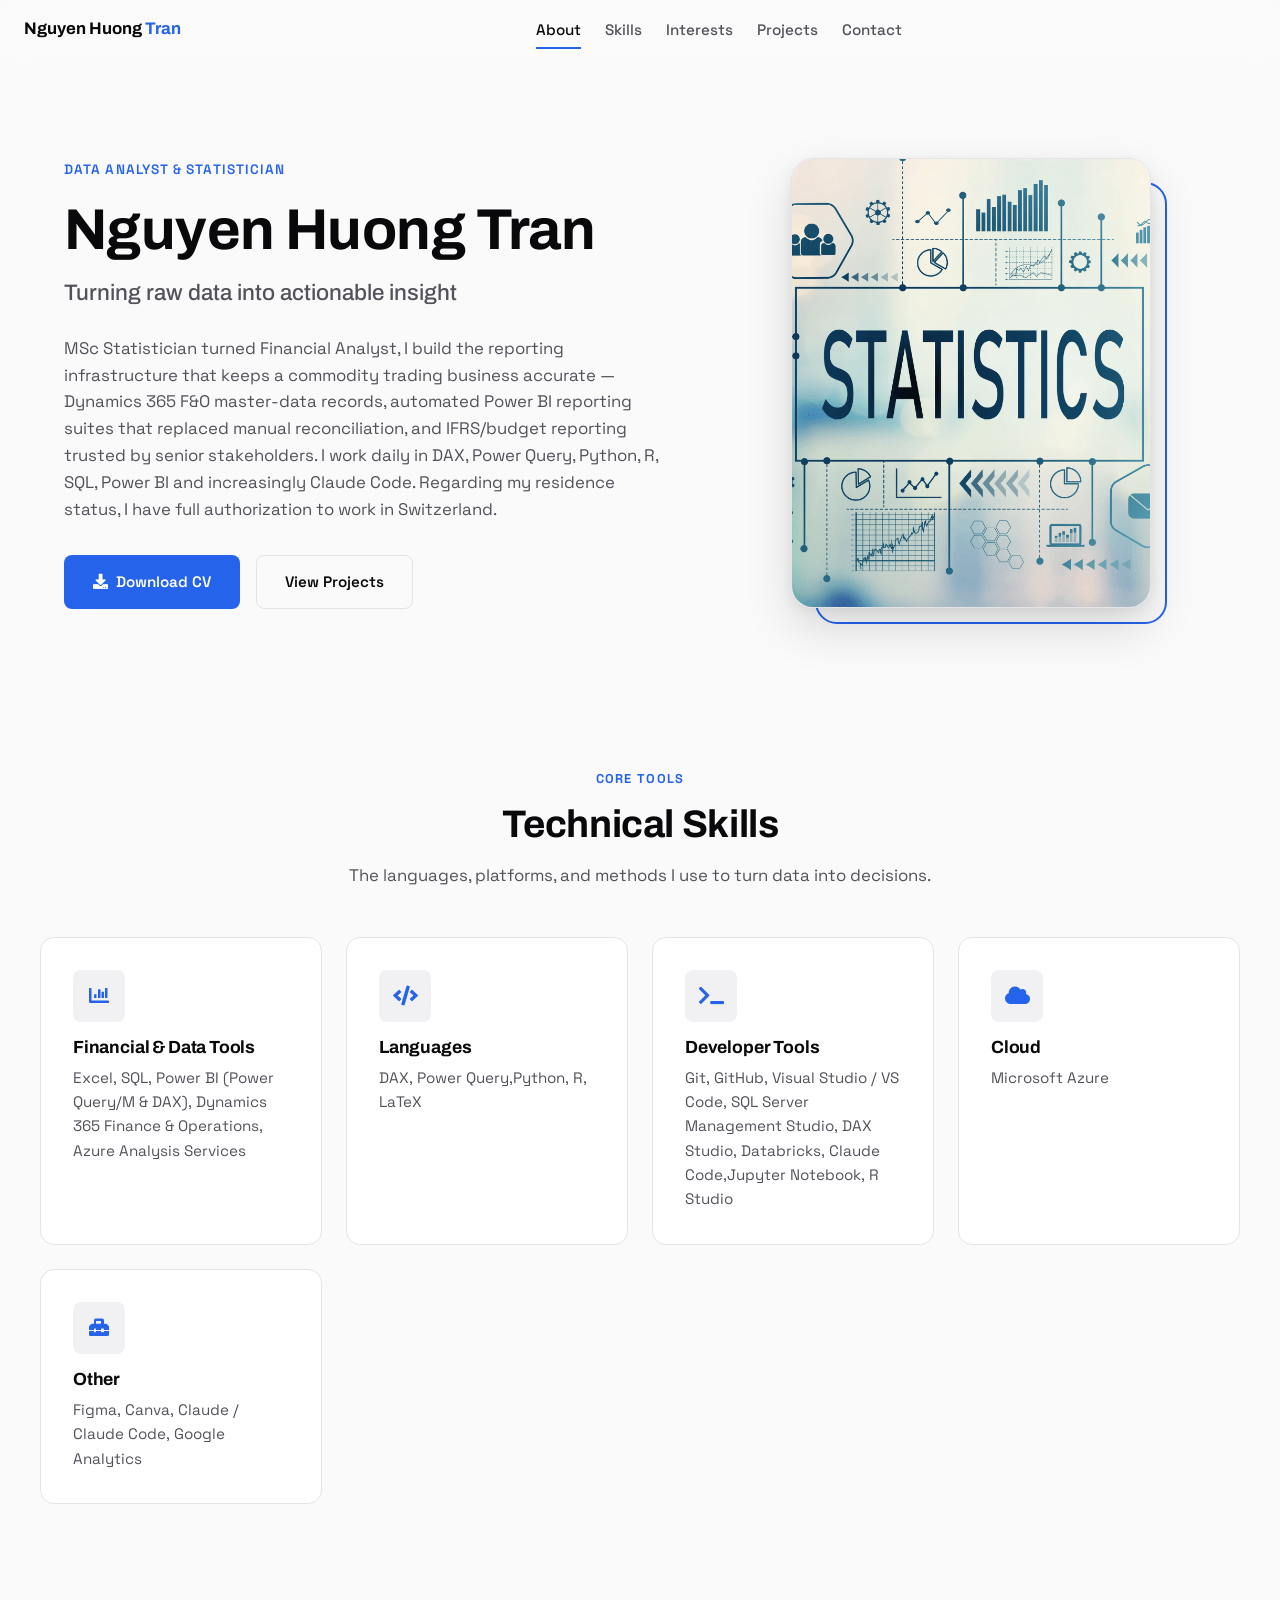
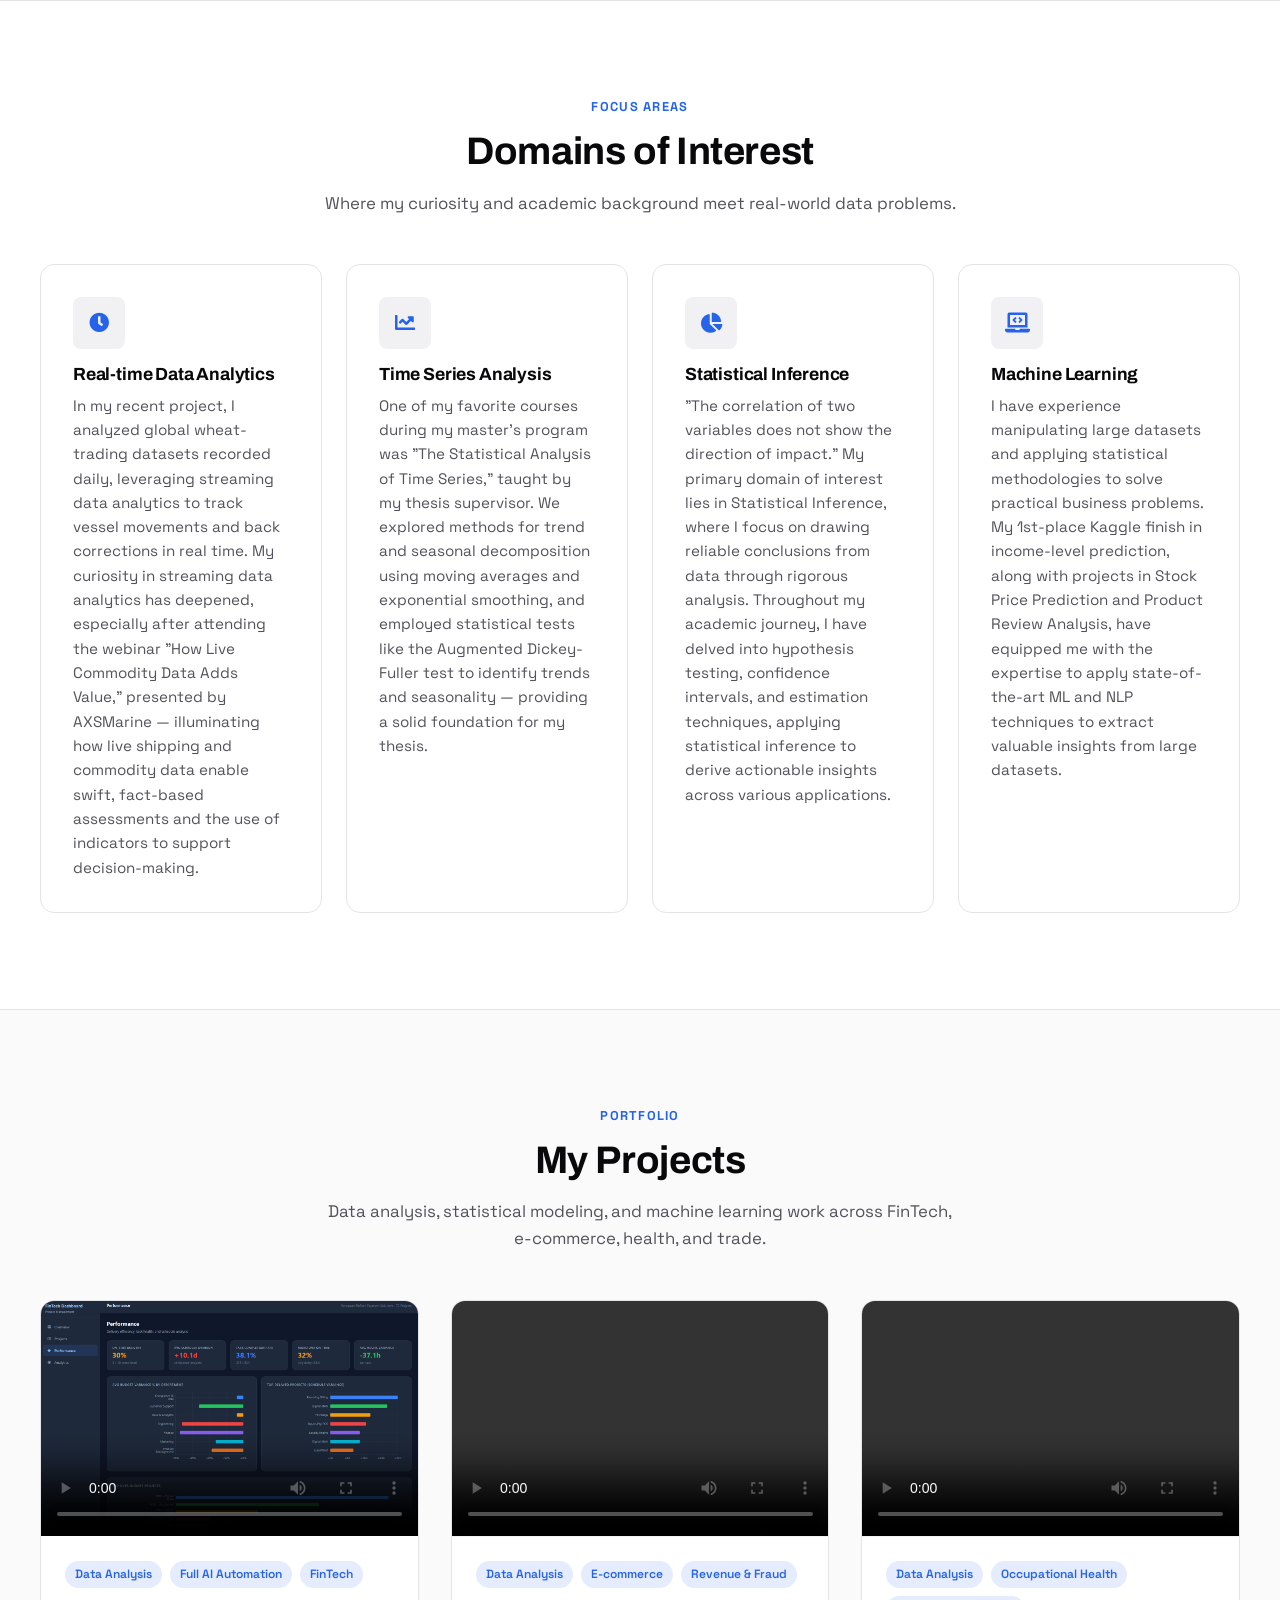
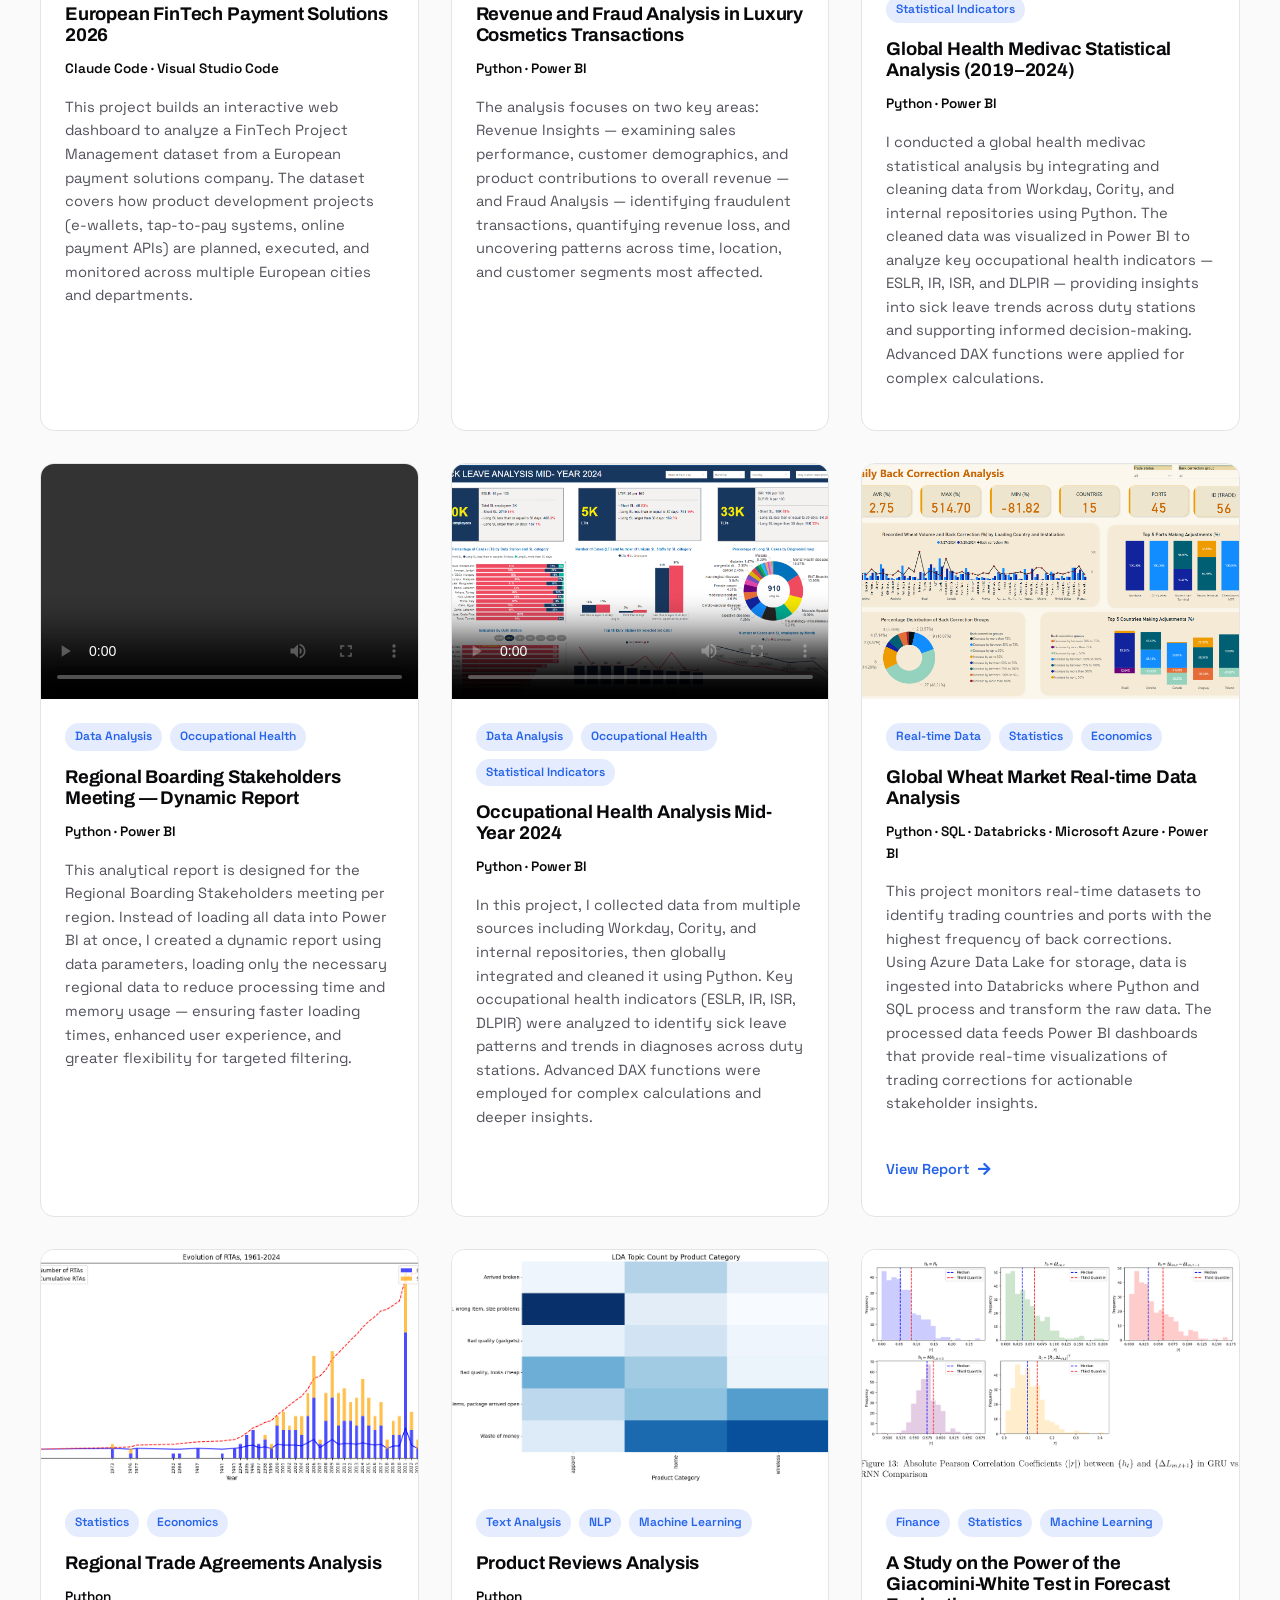
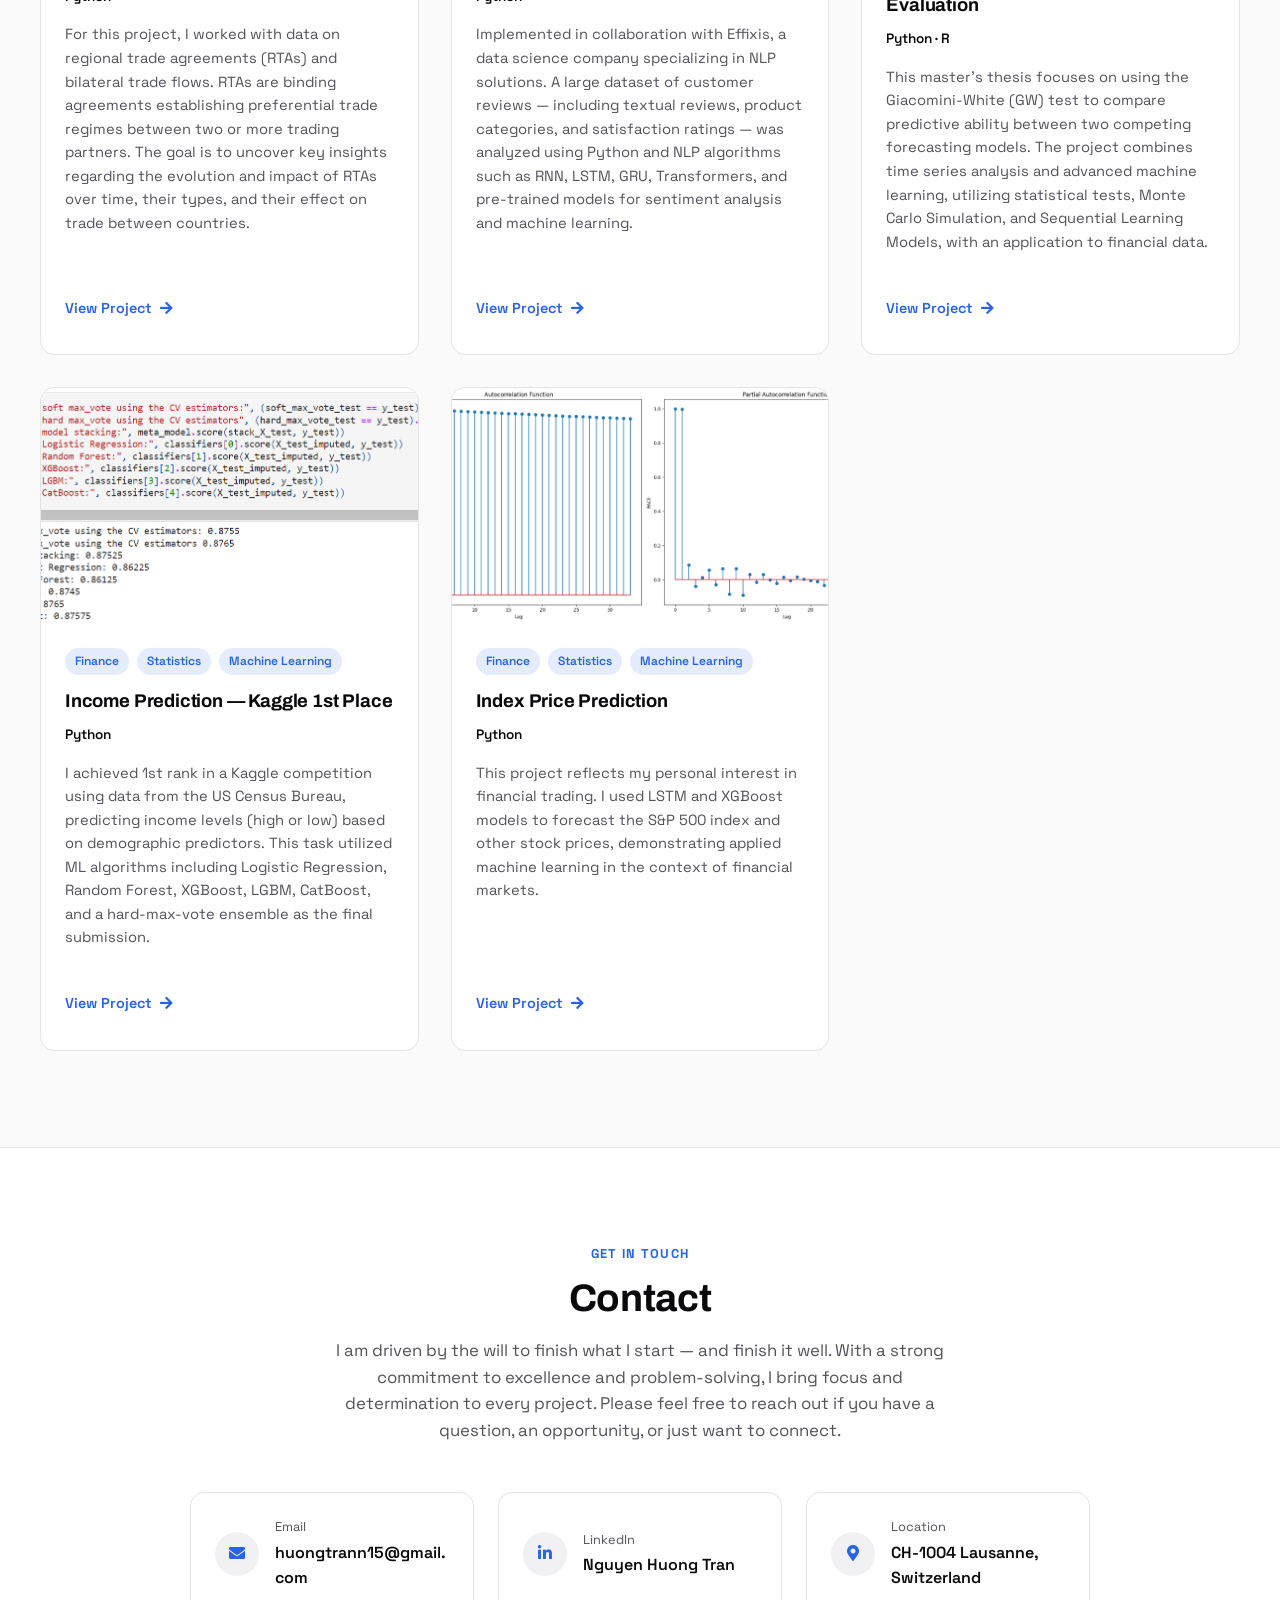
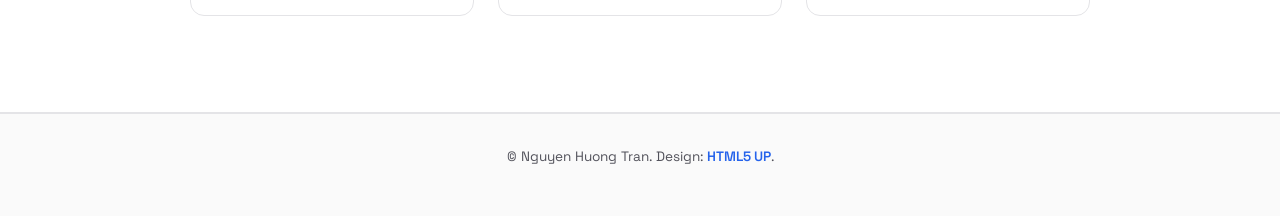
==== index.html @ 77c720f3 "update web" ====
<!DOCTYPE html>
<html lang="en">
	<head>
		<title>Nguyen Huong Tran — Data Analyst &amp; Statistician</title>
		<meta charset="utf-8" />
		<meta name="viewport" content="width=device-width, initial-scale=1" />
		<meta name="description" content="Nguyen Huong Tran — Data Analyst &amp; Statistician working as a Financial Analyst. MSc Statistics, University of Geneva. Power BI, Dynamics 365, SQL, Python, R, and Claude Code-driven reporting automation." />
		<meta name="theme-color" content="#2563EB" />
		<meta property="og:title" content="Nguyen Huong Tran — Data Analyst &amp; Statistician" />
		<meta property="og:description" content="Portfolio of data analysis, statistics, financial reporting automation, and machine learning projects by Nguyen Huong Tran." />
		<meta property="og:type" content="website" />
		<link rel="preconnect" href="https://fonts.googleapis.com" />
		<link rel="preconnect" href="https://fonts.gstatic.com" crossorigin />
		<link rel="stylesheet" href="assets/css/fontawesome-all.min.css" />
		<link rel="stylesheet" href="assets/css/ai-portfolio.css" />
	</head>
	<body>

		<a href="#main" class="skip-link">Skip to main content</a>

		<!-- Header -->
		<header class="site-header">
			<a href="index AI.html" class="brand">Nguyen Huong <span>Tran</span></a>

			<nav class="nav-desktop" aria-label="Primary">
				<ul>
					<li><a href="#banner">About</a></li>
					<li><a href="#skills">Skills</a></li>
					<li><a href="#interests">Interests</a></li>
					<li><a href="#projects">Projects</a></li>
					<li><a href="#contact">Contact</a></li>
				</ul>
			</nav>

			<div class="header-actions">
				<button type="button" class="nav-toggle" aria-expanded="false" aria-controls="nav-mobile" aria-label="Open menu">
					<span class="icon solid fa-bars" aria-hidden="true"></span>
					<span class="icon solid fa-times" aria-hidden="true"></span>
				</button>
			</div>
		</header>

		<nav id="nav-mobile" class="nav-mobile" aria-label="Mobile">
			<ul>
				<li><a href="#banner">About</a></li>
				<li><a href="#skills">Skills</a></li>
				<li><a href="#interests">Interests</a></li>
				<li><a href="#projects">Projects</a></li>
				<li><a href="#contact">Contact</a></li>
			</ul>
		</nav>

		<main id="main">

			<!-- Hero -->
			<section id="banner" class="hero">
				<div class="hero-content reveal">
					<span class="hero-eyebrow">Data Analyst &amp; Statistician</span>
					<h1>Nguyen Huong Tran</h1>
					<p class="role">Turning raw data into actionable insight</p>
					<p class="bio">MSc Statistician turned Financial Analyst, I build the reporting infrastructure that keeps a commodity trading business accurate — Dynamics 365 F&O master-data records, automated Power BI reporting suites that replaced manual reconciliation, and IFRS/budget reporting trusted by senior stakeholders. I work daily in DAX, Power Query, Python, R, SQL, Power BI and increasingly Claude Code. Regarding my residence status, I have full authorization to work in Switzerland.</p>
					<div class="hero-actions">
						<a href="https://drive.google.com/uc?export=download&amp;id=1ulVUy48P2OsbAfX9Uprajw4tjFXAvIWv" class="btn btn-primary">
							<span class="icon solid fa-download" aria-hidden="true"></span> Download CV
						</a>
						<a href="#projects" class="btn btn-outline">View Projects</a>
					</div>
				</div>
				<div class="hero-portrait reveal">
					<img src="images/learningbydoing.jpg" width="360" height="450" alt="Portrait of Nguyen Huong Tran" />
				</div>
			</section>

			<!-- Technical Skills -->
			<section id="skills" class="section">
				<div class="section-inner">
					<div class="section-header reveal">
						<span class="eyebrow">Core Tools</span>
						<h2>Technical Skills</h2>
						<p>The languages, platforms, and methods I use to turn data into decisions.</p>
					</div>
					<div class="card-grid">
						<article class="feature-card reveal">
							<div class="icon-wrap"><span class="icon solid fa-chart-bar" aria-hidden="true"></span></div>
							<h3>Financial &amp; Data Tools</h3>
							<p>Excel, SQL, Power BI (Power Query/M &amp; DAX), Dynamics 365 Finance &amp; Operations, Azure Analysis Services</p>
						</article>
						<article class="feature-card reveal">
							<div class="icon-wrap"><span class="icon solid fa-code" aria-hidden="true"></span></div>
							<h3>Languages</h3>
							<p>DAX, Power Query,Python, R, LaTeX</p>
						</article>
						<article class="feature-card reveal">
							<div class="icon-wrap"><span class="icon solid fa-terminal" aria-hidden="true"></span></div>
							<h3>Developer Tools</h3>
							<p>Git, GitHub, Visual Studio / VS Code, SQL Server Management Studio, DAX Studio, Databricks, Claude Code,Jupyter Notebook, R Studio</p>
						</article>
						<article class="feature-card reveal">
							<div class="icon-wrap"><span class="icon solid fa-cloud" aria-hidden="true"></span></div>
							<h3>Cloud</h3>
							<p>Microsoft Azure</p>
						</article>
						<article class="feature-card reveal">
							<div class="icon-wrap"><span class="icon solid fa-toolbox" aria-hidden="true"></span></div>
							<h3>Other</h3>
							<p>Figma, Canva, Claude / Claude Code, Google Analytics</p>
						</article>
					</div>
				</div>
			</section>

			<!-- Domains of Interest -->
			<section id="interests" class="section section-alt">
				<div class="section-inner">
					<div class="section-header reveal">
						<span class="eyebrow">Focus Areas</span>
						<h2>Domains of Interest</h2>
						<p>Where my curiosity and academic background meet real-world data problems.</p>
					</div>
					<div class="card-grid">
						<article class="feature-card reveal">
							<div class="icon-wrap"><span class="icon solid fa-clock" aria-hidden="true"></span></div>
							<h3>Real-time Data Analytics</h3>
							<p>In my recent project, I analyzed global wheat-trading datasets recorded daily, leveraging streaming data analytics to track vessel movements and back corrections in real time. My curiosity in streaming data analytics has deepened, especially after attending the webinar "How Live Commodity Data Adds Value," presented by AXSMarine — illuminating how live shipping and commodity data enable swift, fact-based assessments and the use of indicators to support decision-making.</p>
						</article>
						<article class="feature-card reveal">
							<div class="icon-wrap"><span class="icon solid fa-chart-line" aria-hidden="true"></span></div>
							<h3>Time Series Analysis</h3>
							<p>One of my favorite courses during my master's program was "The Statistical Analysis of Time Series," taught by my thesis supervisor. We explored methods for trend and seasonal decomposition using moving averages and exponential smoothing, and employed statistical tests like the Augmented Dickey-Fuller test to identify trends and seasonality — providing a solid foundation for my thesis.</p>
						</article>
						<article class="feature-card reveal">
							<div class="icon-wrap"><span class="icon solid fa-chart-pie" aria-hidden="true"></span></div>
							<h3>Statistical Inference</h3>
							<p>"The correlation of two variables does not show the direction of impact." My primary domain of interest lies in Statistical Inference, where I focus on drawing reliable conclusions from data through rigorous analysis. Throughout my academic journey, I have delved into hypothesis testing, confidence intervals, and estimation techniques, applying statistical inference to derive actionable insights across various applications.</p>
						</article>
						<article class="feature-card reveal">
							<div class="icon-wrap"><span class="icon solid fa-laptop-code" aria-hidden="true"></span></div>
							<h3>Machine Learning</h3>
							<p>I have experience manipulating large datasets and applying statistical methodologies to solve practical business problems. My 1st-place Kaggle finish in income-level prediction, along with projects in Stock Price Prediction and Product Review Analysis, have equipped me with the expertise to apply state-of-the-art ML and NLP techniques to extract valuable insights from large datasets.</p>
						</article>
					</div>
				</div>
			</section>

			<!-- Projects -->
			<section id="projects" class="section">
				<div class="section-inner">
					<div class="section-header reveal">
						<span class="eyebrow">Portfolio</span>
						<h2>My Projects</h2>
						<p>Data analysis, statistical modeling, and machine learning work across FinTech, e-commerce, health, and trade.</p>
					</div>
					<div class="project-grid">

						<article class="project-card reveal">
							<div class="project-media">
								<video width="550" height="340" controls preload="metadata" poster="images/Fintech.png">
									<source src="images/Fintech Payment Solution.mp4" type="video/mp4">
									Your browser does not support the video tag.
								</video>
							</div>
							<div class="project-body">
								<div class="project-tags"><span class="tag">Data Analysis</span><span class="tag">Full AI Automation</span><span class="tag">FinTech</span></div>
								<h3>European FinTech Payment Solutions 2026</h3>
								<p class="project-tech">Claude Code &middot; Visual Studio Code</p>
								<p class="desc">This project builds an interactive web dashboard to analyze a FinTech Project Management dataset from a European payment solutions company. The dataset covers how product development projects (e-wallets, tap-to-pay systems, online payment APIs) are planned, executed, and monitored across multiple European cities and departments.</p>
							</div>
						</article>

						<article class="project-card reveal">
							<div class="project-media">
								<video width="550" height="340" controls preload="metadata">
									<source src="images/Ecommerce.mp4" type="video/mp4">
									Your browser does not support the video tag.
								</video>
							</div>
							<div class="project-body">
								<div class="project-tags"><span class="tag">Data Analysis</span><span class="tag">E-commerce</span><span class="tag">Revenue &amp; Fraud</span></div>
								<h3>Revenue and Fraud Analysis in Luxury Cosmetics Transactions</h3>
								<p class="project-tech">Python &middot; Power BI</p>
								<p class="desc">The analysis focuses on two key areas: Revenue Insights — examining sales performance, customer demographics, and product contributions to overall revenue — and Fraud Analysis — identifying fraudulent transactions, quantifying revenue loss, and uncovering patterns across time, location, and customer segments most affected.</p>
							</div>
						</article>

						<article class="project-card reveal">
							<div class="project-media">
								<video width="550" height="340" controls preload="metadata">
									<source src="images/Medivac 19-24 analysis.mp4" type="video/mp4">
									Your browser does not support the video tag.
								</video>
							</div>
							<div class="project-body">
								<div class="project-tags"><span class="tag">Data Analysis</span><span class="tag">Occupational Health</span><span class="tag">Statistical Indicators</span></div>
								<h3>Global Health Medivac Statistical Analysis (2019–2024)</h3>
								<p class="project-tech">Python &middot; Power BI</p>
								<p class="desc">I conducted a global health medivac statistical analysis by integrating and cleaning data from Workday, Cority, and internal repositories using Python. The cleaned data was visualized in Power BI to analyze key occupational health indicators — ESLR, IR, ISR, and DLPIR — providing insights into sick leave trends across duty stations and supporting informed decision-making. Advanced DAX functions were applied for complex calculations.</p>
							</div>
						</article>

						<article class="project-card reveal">
							<div class="project-media">
								<video width="550" height="340" controls preload="metadata">
									<source src="images/medevac1924porfolio.mp4" type="video/mp4">
									Your browser does not support the video tag.
								</video>
							</div>
							<div class="project-body">
								<div class="project-tags"><span class="tag">Data Analysis</span><span class="tag">Occupational Health</span></div>
								<h3>Regional Boarding Stakeholders Meeting — Dynamic Report</h3>
								<p class="project-tech">Python &middot; Power BI</p>
								<p class="desc">This analytical report is designed for the Regional Boarding Stakeholders meeting per region. Instead of loading all data into Power BI at once, I created a dynamic report using data parameters, loading only the necessary regional data to reduce processing time and memory usage — ensuring faster loading times, enhanced user experience, and greater flexibility for targeted filtering.</p>
							</div>
						</article>

						<article class="project-card reveal">
							<div class="project-media">
								<video width="550" height="340" controls preload="metadata" poster="images/SL analysis mid year.png">
									<source src="images/SL analysis final.mp4" type="video/mp4">
									Your browser does not support the video tag.
								</video>
							</div>
							<div class="project-body">
								<div class="project-tags"><span class="tag">Data Analysis</span><span class="tag">Occupational Health</span><span class="tag">Statistical Indicators</span></div>
								<h3>Occupational Health Analysis Mid-Year 2024</h3>
								<p class="project-tech">Python &middot; Power BI</p>
								<p class="desc">In this project, I collected data from multiple sources including Workday, Cority, and internal repositories, then globally integrated and cleaned it using Python. Key occupational health indicators (ESLR, IR, ISR, DLPIR) were analyzed to identify sick leave patterns and trends in diagnoses across duty stations. Advanced DAX functions were employed for complex calculations and deeper insights.</p>
							</div>
						</article>

						<article class="project-card reveal">
							<a class="project-media" href="https://github.com/Emi159/Real-time-analysis/blob/main/Real%20Time%20Data%20-%20Back%20Correction%20Analysis_final.pdf" target="_blank" rel="noopener">
								<img src="images/Real time analysis.png" loading="lazy" alt="Global Wheat Market Real-time Data Analysis dashboard" />
							</a>
							<div class="project-body">
								<div class="project-tags"><span class="tag">Real-time Data</span><span class="tag">Statistics</span><span class="tag">Economics</span></div>
								<h3>Global Wheat Market Real-time Data Analysis</h3>
								<p class="project-tech">Python &middot; SQL &middot; Databricks &middot; Microsoft Azure &middot; Power BI</p>
								<p class="desc">This project monitors real-time datasets to identify trading countries and ports with the highest frequency of back corrections. Using Azure Data Lake for storage, data is ingested into Databricks where Python and SQL process and transform the raw data. The processed data feeds Power BI dashboards that provide real-time visualizations of trading corrections for actionable stakeholder insights.</p>
								<div class="project-actions">
									<a class="link-cta" href="https://github.com/Emi159/Real-time-analysis/blob/main/Real%20Time%20Data%20-%20Back%20Correction%20Analysis_final.pdf" target="_blank" rel="noopener">View Report <span class="icon solid fa-arrow-right" aria-hidden="true"></span></a>
								</div>
							</div>
						</article>

						<article class="project-card reveal">
							<a class="project-media" href="https://github.com/Emi159/Regional-Trade-Agreements-Analysis/blob/main/Regional%20Trade%20Agreements%20Analysis.ipynb" target="_blank" rel="noopener">
								<img src="images/Regional trade agreement.png" loading="lazy" alt="Regional Trade Agreements Analysis notebook preview" />
							</a>
							<div class="project-body">
								<div class="project-tags"><span class="tag">Statistics</span><span class="tag">Economics</span></div>
								<h3>Regional Trade Agreements Analysis</h3>
								<p class="project-tech">Python</p>
								<p class="desc">For this project, I worked with data on regional trade agreements (RTAs) and bilateral trade flows. RTAs are binding agreements establishing preferential trade regimes between two or more trading partners. The goal is to uncover key insights regarding the evolution and impact of RTAs over time, their types, and their effect on trade between countries.</p>
								<div class="project-actions">
									<a class="link-cta" href="https://github.com/Emi159/Regional-Trade-Agreements-Analysis/blob/main/Regional%20Trade%20Agreements%20Analysis.ipynb" target="_blank" rel="noopener">View Project <span class="icon solid fa-arrow-right" aria-hidden="true"></span></a>
								</div>
							</div>
						</article>

						<article class="project-card reveal">
							<a class="project-media" href="https://github.com/Emi159/AdvancedML_NLP_Product-Review-Analysis/blob/main/Report_EDA_Task2.ipynb" target="_blank" rel="noopener">
								<img src="images/Product reviews analysis.png" loading="lazy" alt="Product Reviews Analysis notebook preview" />
							</a>
							<div class="project-body">
								<div class="project-tags"><span class="tag">Text Analysis</span><span class="tag">NLP</span><span class="tag">Machine Learning</span></div>
								<h3>Product Reviews Analysis</h3>
								<p class="project-tech">Python</p>
								<p class="desc">Implemented in collaboration with Effixis, a data science company specializing in NLP solutions. A large dataset of customer reviews — including textual reviews, product categories, and satisfaction ratings — was analyzed using Python and NLP algorithms such as RNN, LSTM, GRU, Transformers, and pre-trained models for sentiment analysis and machine learning.</p>
								<div class="project-actions">
									<a class="link-cta" href="https://github.com/Emi159/AdvancedML_NLP_Product-Review-Analysis/blob/main/Report_EDA_Task2.ipynb" target="_blank" rel="noopener">View Project <span class="icon solid fa-arrow-right" aria-hidden="true"></span></a>
								</div>
							</div>
						</article>

						<article class="project-card reveal">
							<a class="project-media" href="https://github.com/Emi159/A-study-about-the-power-of-Giacomini-White-test-in-forecast-evaluation/blob/main/Final.ipynb" target="_blank" rel="noopener">
								<img src="images/thesis.png" loading="lazy" alt="Master's Thesis — Giacomini-White Test notebook preview" />
							</a>
							<div class="project-body">
								<div class="project-tags"><span class="tag">Finance</span><span class="tag">Statistics</span><span class="tag">Machine Learning</span></div>
								<h3>A Study on the Power of the Giacomini-White Test in Forecast Evaluation</h3>
								<p class="project-tech">Python &middot; R</p>
								<p class="desc">This master's thesis focuses on using the Giacomini-White (GW) test to compare predictive ability between two competing forecasting models. The project combines time series analysis and advanced machine learning, utilizing statistical tests, Monte Carlo Simulation, and Sequential Learning Models, with an application to financial data.</p>
								<div class="project-actions">
									<a class="link-cta" href="https://github.com/Emi159/A-study-about-the-power-of-Giacomini-White-test-in-forecast-evaluation/blob/main/Final.ipynb" target="_blank" rel="noopener">View Project <span class="icon solid fa-arrow-right" aria-hidden="true"></span></a>
								</div>
							</div>
						</article>

						<article class="project-card reveal">
							<a class="project-media" href="https://github.com/Emi159/Kaggle--Income-Prediction/blob/main/ml_notebook_2.ipynb" target="_blank" rel="noopener">
								<img src="images/Income Prediction.png" loading="lazy" alt="Income Prediction Kaggle competition notebook preview" />
							</a>
							<div class="project-body">
								<div class="project-tags"><span class="tag">Finance</span><span class="tag">Statistics</span><span class="tag">Machine Learning</span></div>
								<h3>Income Prediction &mdash; Kaggle 1st Place</h3>
								<p class="project-tech">Python</p>
								<p class="desc">I achieved 1st rank in a Kaggle competition using data from the US Census Bureau, predicting income levels (high or low) based on demographic predictors. This task utilized ML algorithms including Logistic Regression, Random Forest, XGBoost, LGBM, CatBoost, and a hard-max-vote ensemble as the final submission.</p>
								<div class="project-actions">
									<a class="link-cta" href="https://github.com/Emi159/Kaggle--Income-Prediction/blob/main/ml_notebook_2.ipynb" target="_blank" rel="noopener">View Project <span class="icon solid fa-arrow-right" aria-hidden="true"></span></a>
								</div>
							</div>
						</article>

						<article class="project-card reveal">
							<a class="project-media" href="https://github.com/Emi159/Index-Price-Prediction/blob/main/sp500.ipynb" target="_blank" rel="noopener">
								<img src="images/Index price prediction.png" loading="lazy" alt="Index Price Prediction notebook preview" />
							</a>
							<div class="project-body">
								<div class="project-tags"><span class="tag">Finance</span><span class="tag">Statistics</span><span class="tag">Machine Learning</span></div>
								<h3>Index Price Prediction</h3>
								<p class="project-tech">Python</p>
								<p class="desc">This project reflects my personal interest in financial trading. I used LSTM and XGBoost models to forecast the S&amp;P 500 index and other stock prices, demonstrating applied machine learning in the context of financial markets.</p>
								<div class="project-actions">
									<a class="link-cta" href="https://github.com/Emi159/Index-Price-Prediction/blob/main/sp500.ipynb" target="_blank" rel="noopener">View Project <span class="icon solid fa-arrow-right" aria-hidden="true"></span></a>
								</div>
							</div>
						</article>

					</div>
				</div>
			</section>

			<!-- Contact -->
			<section id="contact" class="section section-alt">
				<div class="section-inner">
					<div class="section-header reveal">
						<span class="eyebrow">Get in Touch</span>
						<h2>Contact</h2>
						<p>I am driven by the will to finish what I start — and finish it well. With a strong commitment to excellence and problem-solving, I bring focus and determination to every project. Please feel free to reach out if you have a question, an opportunity, or just want to connect.</p>
					</div>
					<div class="contact-grid">
						<div class="contact-card reveal">
							<div class="icon-wrap"><span class="icon solid fa-envelope" aria-hidden="true"></span></div>
							<div>
								<span class="label">Email</span>
								<a href="mailto:huongtrann15@gmail.com">huongtrann15@gmail.com</a>
							</div>
						</div>
						
						<div class="contact-card reveal">
							<div class="icon-wrap"><span class="icon brands fa-linkedin-in" aria-hidden="true"></span></div>
							<div>
								<span class="label">LinkedIn</span>
								<a href="https://www.linkedin.com/in/nguyen-huong-tran-581b3b112/?skipRedirect=true" target="_blank" rel="noopener">Nguyen Huong Tran</a>
							</div>
						</div>
						<div class="contact-card reveal">
							<div class="icon-wrap"><span class="icon solid fa-map-marker-alt" aria-hidden="true"></span></div>
							<div>
								<span class="label">Location</span>
								<span>CH-1004 Lausanne, Switzerland</span>
							</div>
						</div>
					</div>
				</div>
			</section>

		</main>

		<footer class="site-footer">
			<p class="copyright">&copy; Nguyen Huong Tran. Design: <a href="https://html5up.net">HTML5 UP</a>.</p>
		</footer>

		<button type="button" class="back-to-top" aria-label="Back to top">
			<span class="icon solid fa-arrow-up" aria-hidden="true"></span>
		</button>

		<!-- Scripts -->
		<script src="assets/js/ai-portfolio.js"></script>

	</body>
</html>
---- assets/css/ai-portfolio.css ----
/*
	AI Portfolio — custom stylesheet
	Design system generated via ui-ux-pro-max (Portfolio Grid / Motion-Driven,
	monochrome + blue accent, Archivo / Space Grotesk).
*/

@import url('https://fonts.googleapis.com/css2?family=Archivo:wght@300;400;500;600;700;800&family=Space+Grotesk:wght@300;400;500;600;700&display=swap');

/* ---------- Tokens ---------- */
:root {
	--font-heading: 'Archivo', -apple-system, BlinkMacSystemFont, 'Segoe UI', sans-serif;
	--font-body: 'Space Grotesk', -apple-system, BlinkMacSystemFont, 'Segoe UI', sans-serif;

	--color-bg: #FAFAFA;
	--color-surface: #FFFFFF;
	--color-surface-2: #F1F1F3;
	--color-fg: #09090B;
	--color-fg-muted: #52525B;
	--color-primary: #18181B;
	--color-on-primary: #FFFFFF;
	--color-accent: #2563EB;
	--color-accent-strong: #1D4ED8;
	--color-on-accent: #FFFFFF;
	--color-border: #E4E4E7;
	--color-destructive: #DC2626;
	--color-ring: #2563EB;

	--radius-sm: 8px;
	--radius-md: 14px;
	--radius-lg: 22px;

	--shadow-sm: 0 1px 2px rgba(9, 9, 11, 0.06), 0 1px 1px rgba(9, 9, 11, 0.04);
	--shadow-md: 0 8px 24px rgba(9, 9, 11, 0.08), 0 2px 8px rgba(9, 9, 11, 0.04);
	--shadow-lg: 0 20px 48px rgba(9, 9, 11, 0.14), 0 4px 12px rgba(9, 9, 11, 0.06);

	--space-1: 4px;
	--space-2: 8px;
	--space-3: 12px;
	--space-4: 16px;
	--space-6: 24px;
	--space-8: 32px;
	--space-12: 48px;
	--space-16: 64px;
	--space-24: 96px;

	--max-width: 1200px;
	--ease-out: cubic-bezier(0.16, 1, 0.3, 1);
	--dur-fast: 180ms;
	--dur-base: 300ms;
	--dur-slow: 450ms;

	color-scheme: light;
}

/* ---------- Reset ---------- */
* { box-sizing: border-box; }
html { scroll-behavior: smooth; }
@media (prefers-reduced-motion: reduce) {
	html { scroll-behavior: auto; }
	*, *::before, *::after {
		animation-duration: 0.001ms !important;
		animation-iteration-count: 1 !important;
		transition-duration: 0.001ms !important;
		scroll-behavior: auto !important;
	}
}

body {
	margin: 0;
	background: var(--color-bg);
	color: var(--color-fg);
	font-family: var(--font-body);
	font-size: 16px;
	line-height: 1.6;
	-webkit-font-smoothing: antialiased;
	transition: background var(--dur-base) var(--ease-out), color var(--dur-base) var(--ease-out);
}

h1, h2, h3, h4 {
	font-family: var(--font-heading);
	font-weight: 700;
	line-height: 1.15;
	margin: 0 0 var(--space-4);
	color: var(--color-fg);
	letter-spacing: -0.01em;
}

p { margin: 0 0 var(--space-4); color: var(--color-fg-muted); }
a { color: inherit; text-decoration: none; }
img, video { max-width: 100%; display: block; }
ul { margin: 0; padding: 0; list-style: none; }
button { font-family: inherit; }

::selection { background: var(--color-accent); color: var(--color-on-accent); }

/* Font Awesome icon glyphs (fontawesome-all.min.css supplies the unicode
   content per .fa-* class; these rules supply the matching font-family,
   mirroring the theme's original _icon.scss mixin). */
.icon {
	text-decoration: none;
}
.icon:before {
	-moz-osx-font-smoothing: grayscale;
	-webkit-font-smoothing: antialiased;
	display: inline-block;
	font-style: normal;
	font-variant: normal;
	text-rendering: auto;
	line-height: 1;
	text-transform: none !important;
	font-family: 'Font Awesome 5 Free';
	font-weight: 400;
}
.icon.solid:before { font-family: 'Font Awesome 5 Free'; font-weight: 900; }
.icon.brands:before { font-family: 'Font Awesome 5 Brands'; font-weight: 400; }

a:focus-visible,
button:focus-visible,
[tabindex]:focus-visible {
	outline: 3px solid var(--color-ring);
	outline-offset: 3px;
	border-radius: var(--radius-sm);
}

.container {
	max-width: var(--max-width);
	margin: 0 auto;
	padding: 0 var(--space-6);
}

/* ---------- Skip link ---------- */
.skip-link {
	position: absolute;
	top: -100px;
	left: var(--space-4);
	background: var(--color-accent);
	color: var(--color-on-accent);
	padding: var(--space-3) var(--space-6);
	border-radius: var(--radius-sm);
	z-index: 1000;
	transition: top var(--dur-fast) var(--ease-out);
}
.skip-link:focus { top: var(--space-4); }

/* ---------- Header ---------- */
.site-header {
	position: sticky;
	top: 0;
	z-index: 100;
	display: flex;
	align-items: center;
	justify-content: space-between;
	gap: var(--space-6);
	padding: var(--space-4) var(--space-6);
	background: color-mix(in srgb, var(--color-bg) 82%, transparent);
	backdrop-filter: blur(12px);
	-webkit-backdrop-filter: blur(12px);
	border-bottom: 1px solid transparent;
	transition: border-color var(--dur-base) var(--ease-out), box-shadow var(--dur-base) var(--ease-out);
}
.site-header.is-scrolled {
	border-bottom-color: var(--color-border);
	box-shadow: var(--shadow-sm);
}

.brand {
	font-family: var(--font-heading);
	font-weight: 700;
	font-size: 1.05rem;
	white-space: nowrap;
}
.brand span { color: var(--color-accent); }

.nav-desktop {
	display: flex;
	align-items: center;
	gap: var(--space-8);
}
.nav-desktop ul { display: flex; gap: var(--space-6); }
.nav-desktop a {
	font-size: 0.95rem;
	font-weight: 500;
	color: var(--color-fg-muted);
	padding: var(--space-2) 0;
	border-bottom: 2px solid transparent;
	transition: color var(--dur-fast) var(--ease-out), border-color var(--dur-fast) var(--ease-out);
}
.nav-desktop a:hover,
.nav-desktop a.is-active { color: var(--color-fg); border-color: var(--color-accent); }

.header-actions { display: flex; align-items: center; gap: var(--space-3); }

.icon-btn {
	display: inline-flex;
	align-items: center;
	justify-content: center;
	width: 44px;
	height: 44px;
	border-radius: 50%;
	border: 1px solid var(--color-border);
	background: var(--color-surface);
	color: var(--color-fg);
	cursor: pointer;
	transition: background var(--dur-fast) var(--ease-out), transform var(--dur-fast) var(--ease-out), border-color var(--dur-fast) var(--ease-out);
}
.icon-btn:hover { border-color: var(--color-accent); color: var(--color-accent); transform: translateY(-1px); }

.nav-toggle { display: none; }

/* Mobile nav */
@media (max-width: 860px) {
	.nav-desktop { display: none; }
	.nav-toggle {
		display: inline-flex;
		width: 44px;
		height: 44px;
		align-items: center;
		justify-content: center;
		border-radius: var(--radius-sm);
		border: 1px solid var(--color-border);
		background: var(--color-surface);
		color: var(--color-fg);
		cursor: pointer;
	}
	.nav-toggle .fa-times { display: none; }
	.nav-toggle[aria-expanded="true"] .fa-bars { display: none; }
	.nav-toggle[aria-expanded="true"] .fa-times { display: inline; }
	.nav-mobile {
		position: fixed;
		inset: 0;
		top: 72px;
		background: var(--color-bg);
		padding: var(--space-8) var(--space-6);
		transform: translateY(-12px);
		opacity: 0;
		visibility: hidden;
		transition: opacity var(--dur-base) var(--ease-out), transform var(--dur-base) var(--ease-out), visibility var(--dur-base);
		z-index: 90;
	}
	.nav-mobile.is-open { opacity: 1; transform: translateY(0); visibility: visible; }
	.nav-mobile ul { display: flex; flex-direction: column; gap: var(--space-2); }
	.nav-mobile a {
		display: block;
		font-family: var(--font-heading);
		font-size: 1.5rem;
		font-weight: 600;
		padding: var(--space-3) 0;
		border-bottom: 1px solid var(--color-border);
	}
}
@media (min-width: 861px) {
	.nav-mobile { display: none; }
}

/* ---------- Buttons ---------- */
.btn {
	display: inline-flex;
	align-items: center;
	gap: var(--space-2);
	padding: 14px 28px;
	border-radius: var(--radius-sm);
	font-weight: 600;
	font-size: 0.95rem;
	border: 1px solid transparent;
	cursor: pointer;
	transition: transform var(--dur-fast) var(--ease-out), box-shadow var(--dur-base) var(--ease-out), background var(--dur-fast) var(--ease-out), color var(--dur-fast) var(--ease-out), border-color var(--dur-fast) var(--ease-out);
	min-height: 44px;
}
.btn-primary { background: var(--color-accent); color: var(--color-on-accent); }
.btn-primary:hover { background: var(--color-accent-strong); box-shadow: var(--shadow-md); transform: translateY(-2px); }
.btn-outline { background: transparent; color: var(--color-fg); border-color: var(--color-border); }
.btn-outline:hover { border-color: var(--color-accent); color: var(--color-accent); transform: translateY(-2px); }

/* ---------- Hero ---------- */
.hero {
	display: grid;
	grid-template-columns: 1.1fr 0.9fr;
	align-items: center;
	gap: var(--space-16);
	padding: var(--space-24) var(--space-6) var(--space-16);
	max-width: var(--max-width);
	margin: 0 auto;
}
.hero-eyebrow {
	display: inline-flex;
	align-items: center;
	gap: var(--space-2);
	font-size: 0.85rem;
	font-weight: 600;
	color: var(--color-accent);
	text-transform: uppercase;
	letter-spacing: 0.08em;
	margin-bottom: var(--space-4);
}
.hero h1 {
	font-size: clamp(2.4rem, 5vw, 3.6rem);
	margin-bottom: var(--space-3);
}
.hero .role {
	font-family: var(--font-heading);
	font-size: clamp(1.1rem, 2vw, 1.4rem);
	color: var(--color-fg-muted);
	font-weight: 500;
	margin-bottom: var(--space-6);
}
.hero p.bio { font-size: 1.05rem; max-width: 60ch; }
.hero-actions { display: flex; flex-wrap: wrap; gap: var(--space-4); margin-top: var(--space-8); }

.hero-portrait {
	position: relative;
	justify-self: center;
}
.hero-portrait img {
	width: 100%;
	max-width: 360px;
	aspect-ratio: 4 / 5;
	object-fit: cover;
	border-radius: var(--radius-lg);
	box-shadow: var(--shadow-lg);
	border: 1px solid var(--color-border);
}
.hero-portrait::before {
	content: '';
	position: absolute;
	inset: var(--space-6) calc(-1 * var(--space-4)) calc(-1 * var(--space-4)) var(--space-6);
	border: 2px solid var(--color-accent);
	border-radius: var(--radius-lg);
	z-index: -1;
}

@media (max-width: 900px) {
	.hero { grid-template-columns: 1fr; text-align: center; padding-top: var(--space-16); gap: var(--space-8); }
	.hero-actions { justify-content: center; }
	.hero-portrait { order: -1; }
	.hero-portrait img { max-width: 260px; }
	.hero p.bio { margin-left: auto; margin-right: auto; }
}

/* ---------- Section shell ---------- */
.section { padding: var(--space-24) var(--space-6); }
.section-inner { max-width: var(--max-width); margin: 0 auto; }
.section-header { max-width: 640px; margin: 0 auto var(--space-12); text-align: center; }
.section-header .eyebrow {
	display: block;
	font-size: 0.8rem;
	font-weight: 700;
	color: var(--color-accent);
	text-transform: uppercase;
	letter-spacing: 0.1em;
	margin-bottom: var(--space-3);
}
.section-header h2 { font-size: clamp(1.8rem, 3vw, 2.4rem); }
.section-header p { font-size: 1.05rem; }
.section-alt { background: var(--color-surface); border-top: 1px solid var(--color-border); border-bottom: 1px solid var(--color-border); }

/* ---------- Feature / Interest cards ---------- */
.card-grid {
	display: grid;
	grid-template-columns: repeat(auto-fit, minmax(260px, 1fr));
	gap: var(--space-6);
}
.feature-card {
	background: var(--color-surface);
	border: 1px solid var(--color-border);
	border-radius: var(--radius-md);
	padding: var(--space-8);
	transition: transform var(--dur-base) var(--ease-out), box-shadow var(--dur-base) var(--ease-out), border-color var(--dur-base) var(--ease-out);
}
.feature-card:hover { transform: translateY(-4px); box-shadow: var(--shadow-md); border-color: var(--color-accent); }
.feature-card .icon-wrap {
	width: 52px;
	height: 52px;
	border-radius: var(--radius-sm);
	background: var(--color-surface-2);
	color: var(--color-accent);
	display: flex;
	align-items: center;
	justify-content: center;
	font-size: 1.25rem;
	margin-bottom: var(--space-4);
}
.feature-card h3 { font-size: 1.1rem; margin-bottom: var(--space-2); }
.feature-card p { margin: 0; font-size: 0.95rem; }

/* ---------- Projects ---------- */
.project-grid {
	display: grid;
	grid-template-columns: repeat(auto-fit, minmax(340px, 1fr));
	gap: var(--space-8);
}
.project-card {
	background: var(--color-surface);
	border: 1px solid var(--color-border);
	border-radius: var(--radius-md);
	overflow: hidden;
	display: flex;
	flex-direction: column;
	transition: transform var(--dur-base) var(--ease-out), box-shadow var(--dur-base) var(--ease-out), border-color var(--dur-base) var(--ease-out);
}
.project-card:hover { transform: translateY(-6px); box-shadow: var(--shadow-lg); border-color: var(--color-accent); }
.project-media {
	position: relative;
	aspect-ratio: 16 / 10;
	background: var(--color-surface-2);
	overflow: hidden;
}
.project-media video,
.project-media img {
	width: 100%;
	height: 100%;
	object-fit: cover;
	transition: transform var(--dur-slow) var(--ease-out);
}
.project-card:hover .project-media img { transform: scale(1.05); }
.project-body { padding: var(--space-6); display: flex; flex-direction: column; gap: var(--space-2); flex: 1; }
.project-tags { display: flex; flex-wrap: wrap; gap: var(--space-2); margin-bottom: var(--space-2); }
.tag {
	font-size: 0.75rem;
	font-weight: 600;
	color: var(--color-accent);
	background: color-mix(in srgb, var(--color-accent) 12%, transparent);
	padding: 4px 10px;
	border-radius: 999px;
}
.project-card h3 { font-size: 1.15rem; margin-bottom: var(--space-1); }
.project-tech { font-size: 0.85rem; font-weight: 600; color: var(--color-fg); margin-bottom: var(--space-2); }
.project-body p.desc { font-size: 0.92rem; flex: 1; }
.project-actions { margin-top: var(--space-2); }
.link-cta {
	display: inline-flex;
	align-items: center;
	gap: var(--space-2);
	font-weight: 600;
	font-size: 0.9rem;
	color: var(--color-accent);
	padding: var(--space-2) 0;
	min-height: 44px;
}
.link-cta:hover { color: var(--color-accent-strong); gap: var(--space-3); }
.link-cta .fa-arrow-right { transition: transform var(--dur-fast) var(--ease-out); }
.link-cta:hover .fa-arrow-right { transform: translateX(3px); }

/* ---------- Contact ---------- */
.contact-grid {
	display: grid;
	grid-template-columns: repeat(auto-fit, minmax(240px, 1fr));
	gap: var(--space-6);
	max-width: 900px;
	margin: 0 auto;
}
.contact-card {
	background: var(--color-surface);
	border: 1px solid var(--color-border);
	border-radius: var(--radius-md);
	padding: var(--space-6);
	display: flex;
	align-items: center;
	gap: var(--space-4);
	transition: transform var(--dur-base) var(--ease-out), border-color var(--dur-base) var(--ease-out);
}
.contact-card:hover { transform: translateY(-3px); border-color: var(--color-accent); }
.contact-card .icon-wrap {
	width: 44px;
	height: 44px;
	border-radius: 50%;
	background: var(--color-surface-2);
	color: var(--color-accent);
	display: flex;
	align-items: center;
	justify-content: center;
	flex-shrink: 0;
}
.contact-card a, .contact-card span { font-weight: 600; word-break: break-word; }
.contact-card .label { display: block; font-weight: 400; font-size: 0.8rem; color: var(--color-fg-muted); margin-bottom: 2px; }

/* ---------- Footer ---------- */
.site-footer {
	border-top: 1px solid var(--color-border);
	padding: var(--space-8) var(--space-6);
	text-align: center;
	font-size: 0.85rem;
	color: var(--color-fg-muted);
}
.site-footer a { color: var(--color-accent); font-weight: 600; }

/* ---------- Back to top ---------- */
.back-to-top {
	position: fixed;
	right: var(--space-6);
	bottom: var(--space-6);
	width: 48px;
	height: 48px;
	border-radius: 50%;
	background: var(--color-accent);
	color: var(--color-on-accent);
	border: none;
	display: flex;
	align-items: center;
	justify-content: center;
	cursor: pointer;
	box-shadow: var(--shadow-md);
	opacity: 0;
	visibility: hidden;
	transform: translateY(8px);
	transition: opacity var(--dur-base) var(--ease-out), transform var(--dur-base) var(--ease-out), visibility var(--dur-base);
	z-index: 80;
}
.back-to-top.is-visible { opacity: 1; visibility: visible; transform: translateY(0); }
.back-to-top:hover { background: var(--color-accent-strong); }

/* ---------- Scroll reveal ---------- */
.reveal {
	opacity: 0;
	transform: translateY(20px);
	transition: opacity var(--dur-slow) var(--ease-out), transform var(--dur-slow) var(--ease-out);
}
.reveal.is-visible { opacity: 1; transform: translateY(0); }
@media (prefers-reduced-motion: reduce) {
	.reveal { opacity: 1; transform: none; transition: none; }
}

/* ---------- Utility ---------- */
.visually-hidden {
	position: absolute;
	width: 1px; height: 1px;
	overflow: hidden;
	clip: rect(0 0 0 0);
	white-space: nowrap;
}

@media (max-width: 480px) {
	.section { padding: var(--space-16) var(--space-4); }
	.hero { padding-left: var(--space-4); padding-right: var(--space-4); }
}
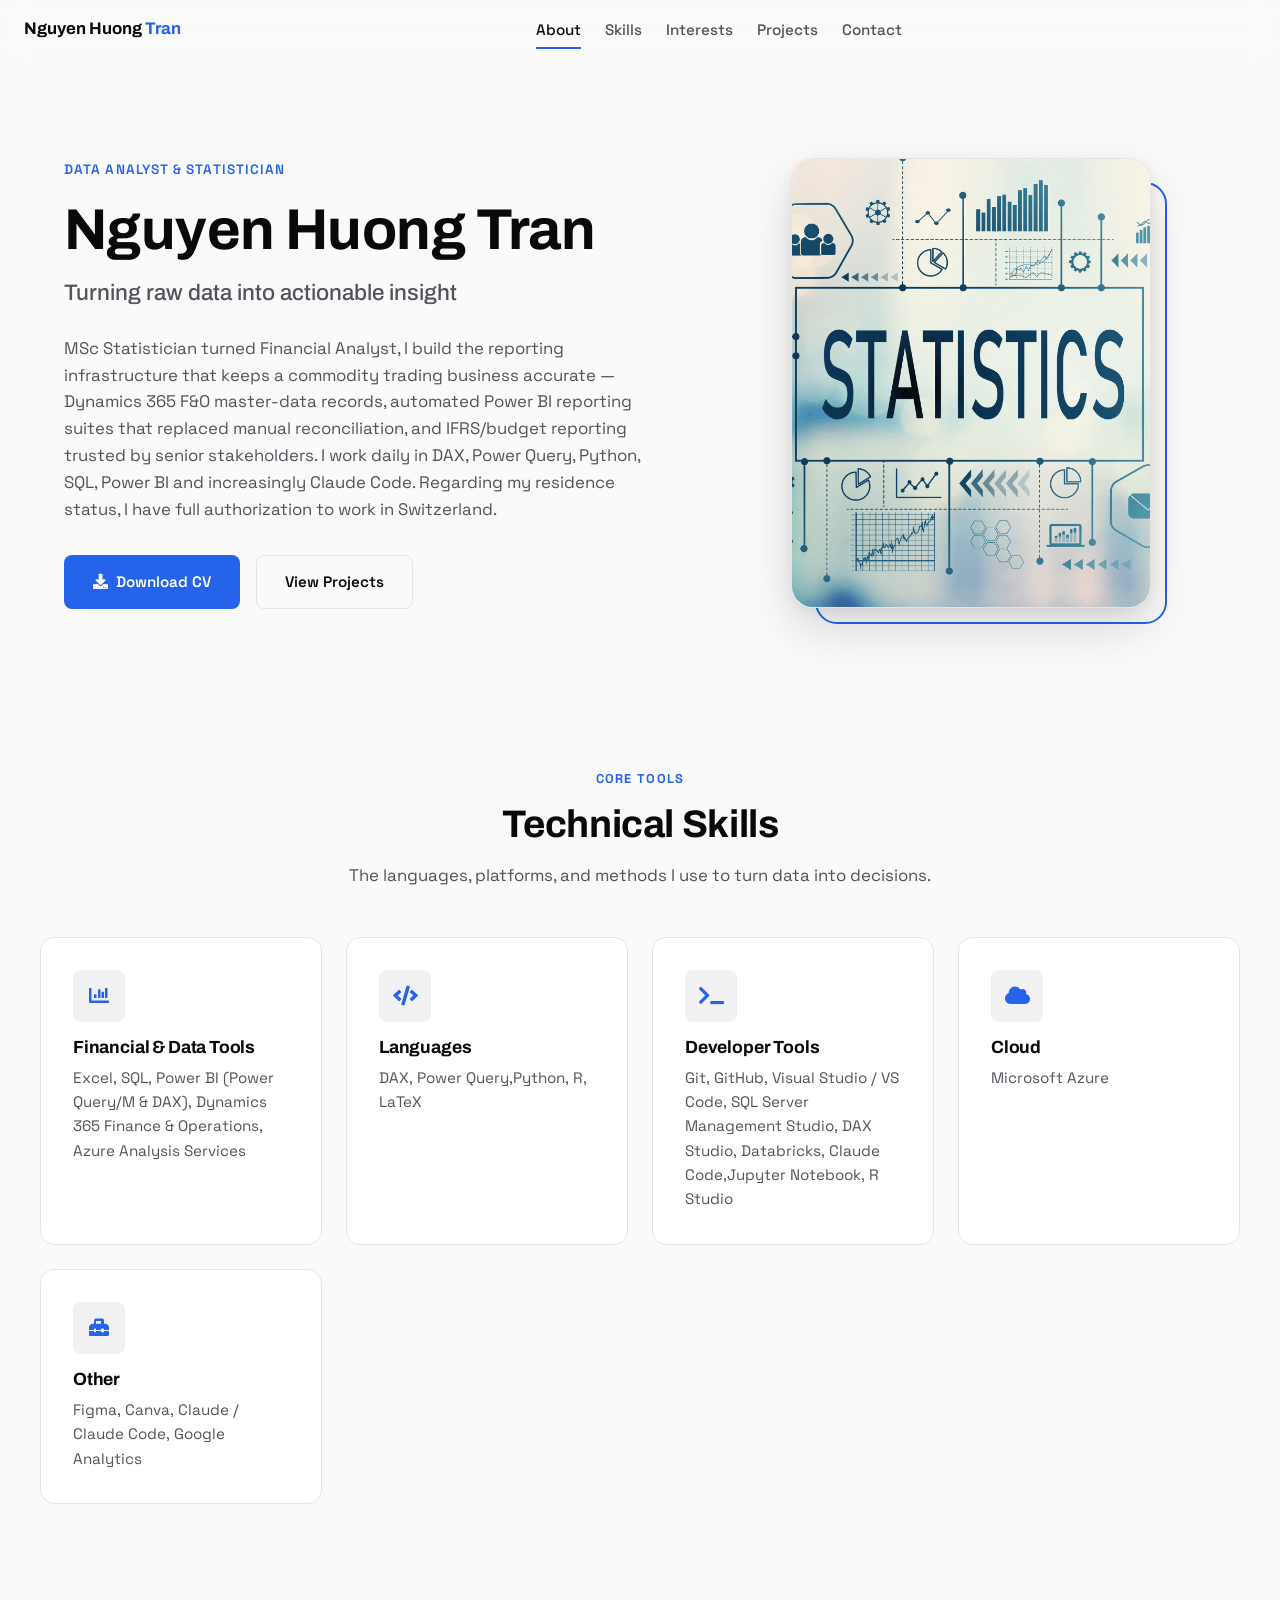
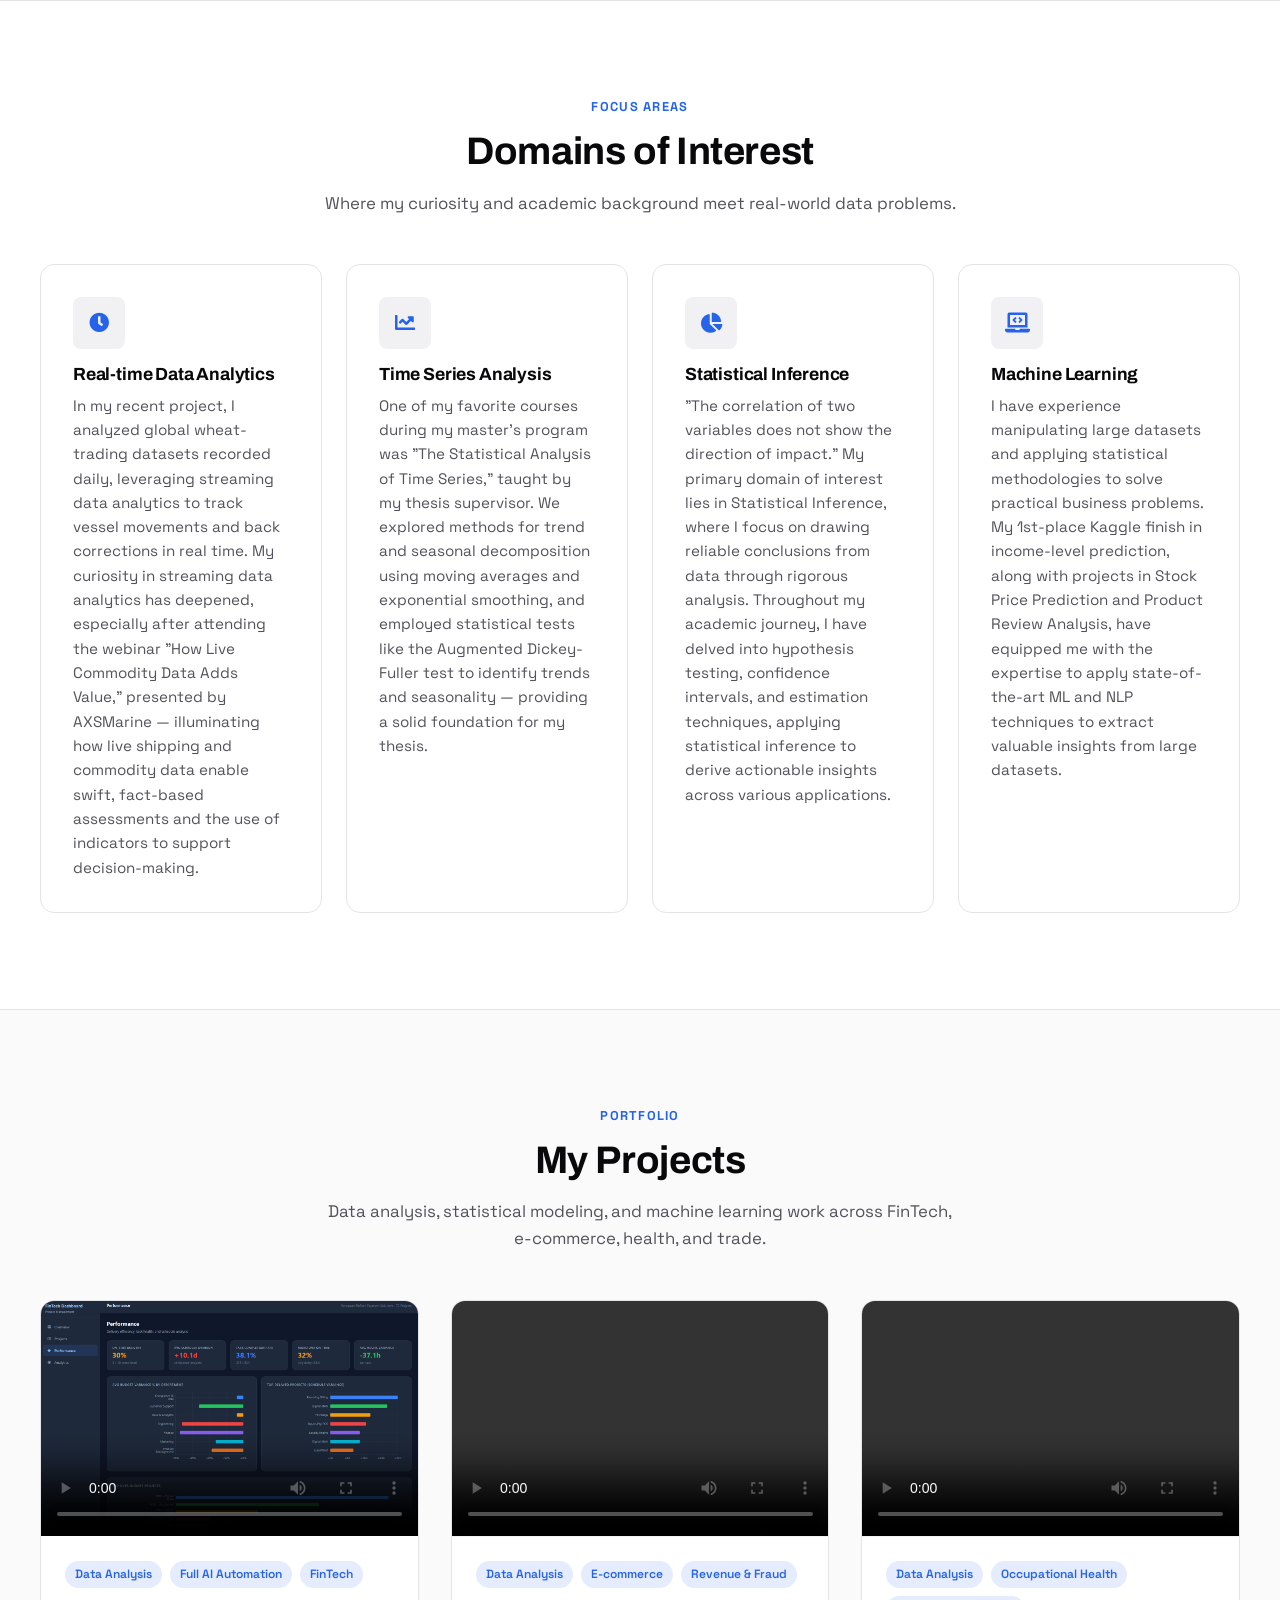
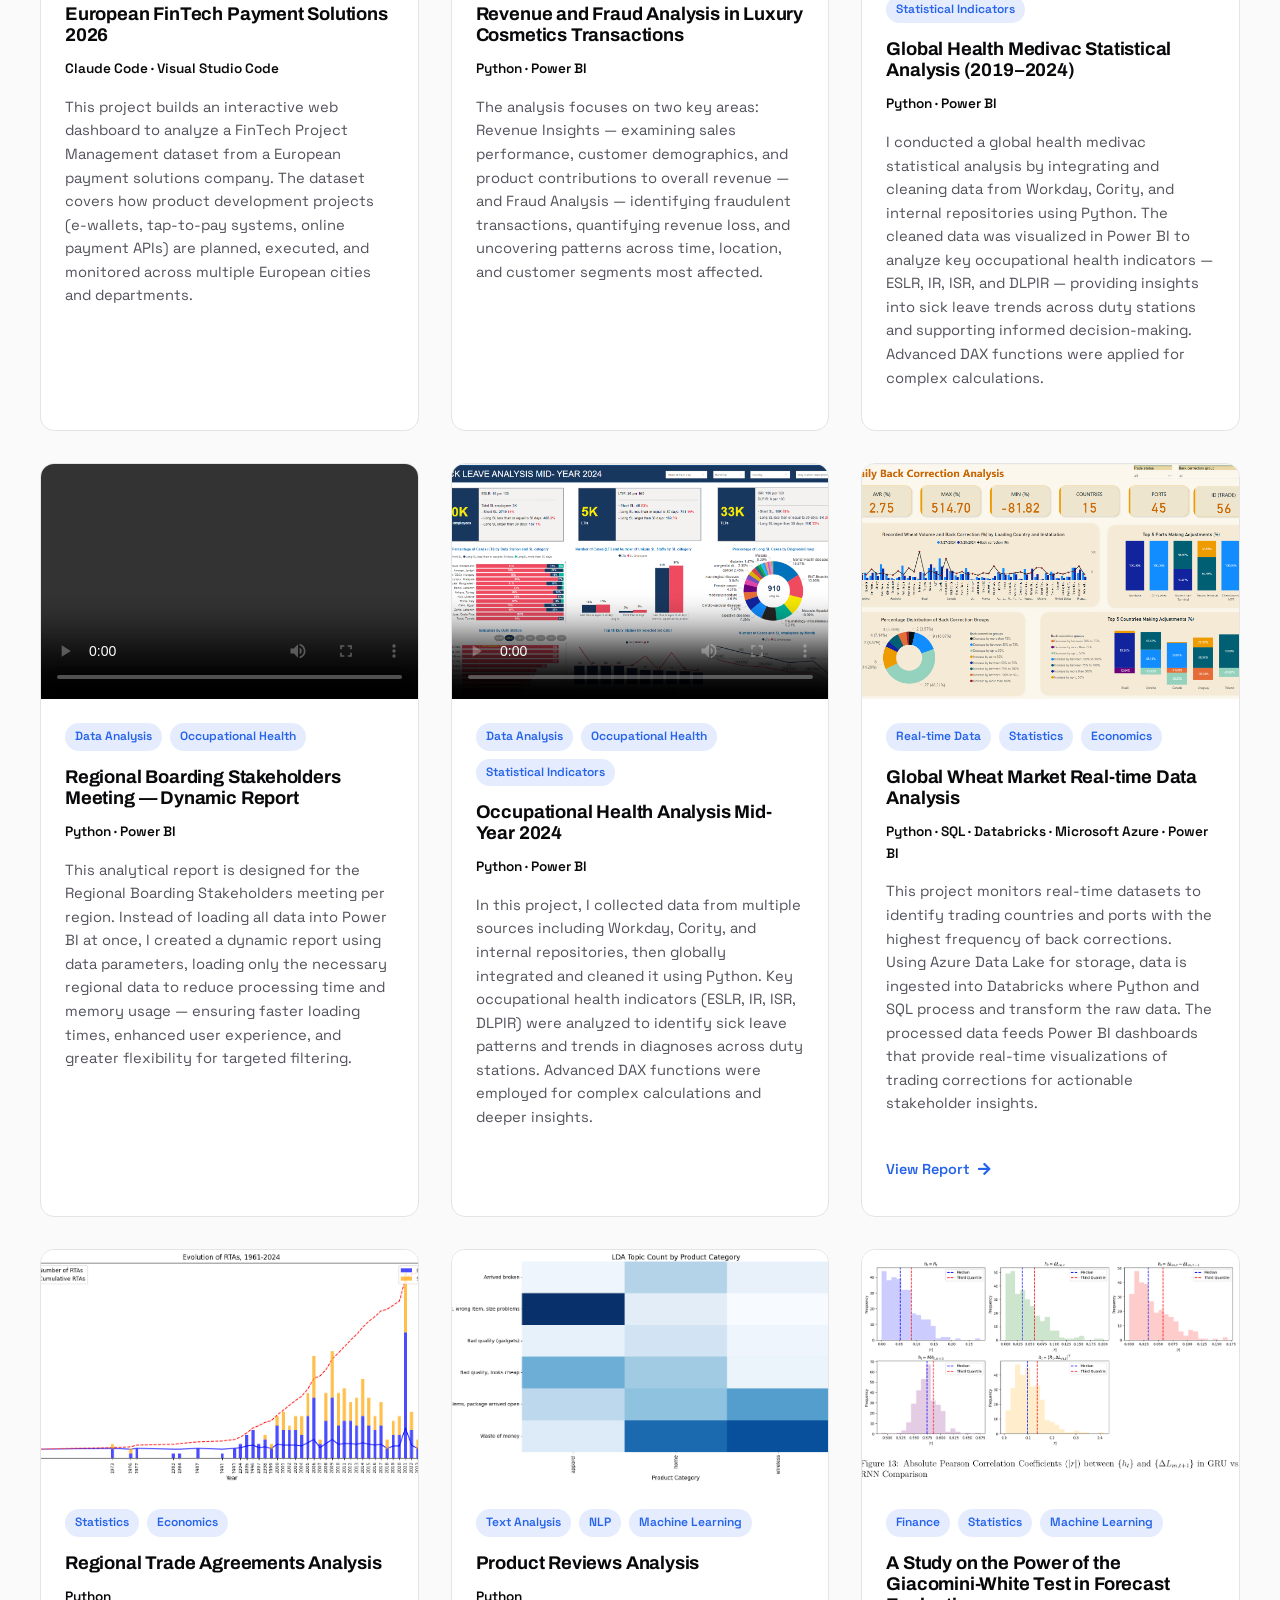
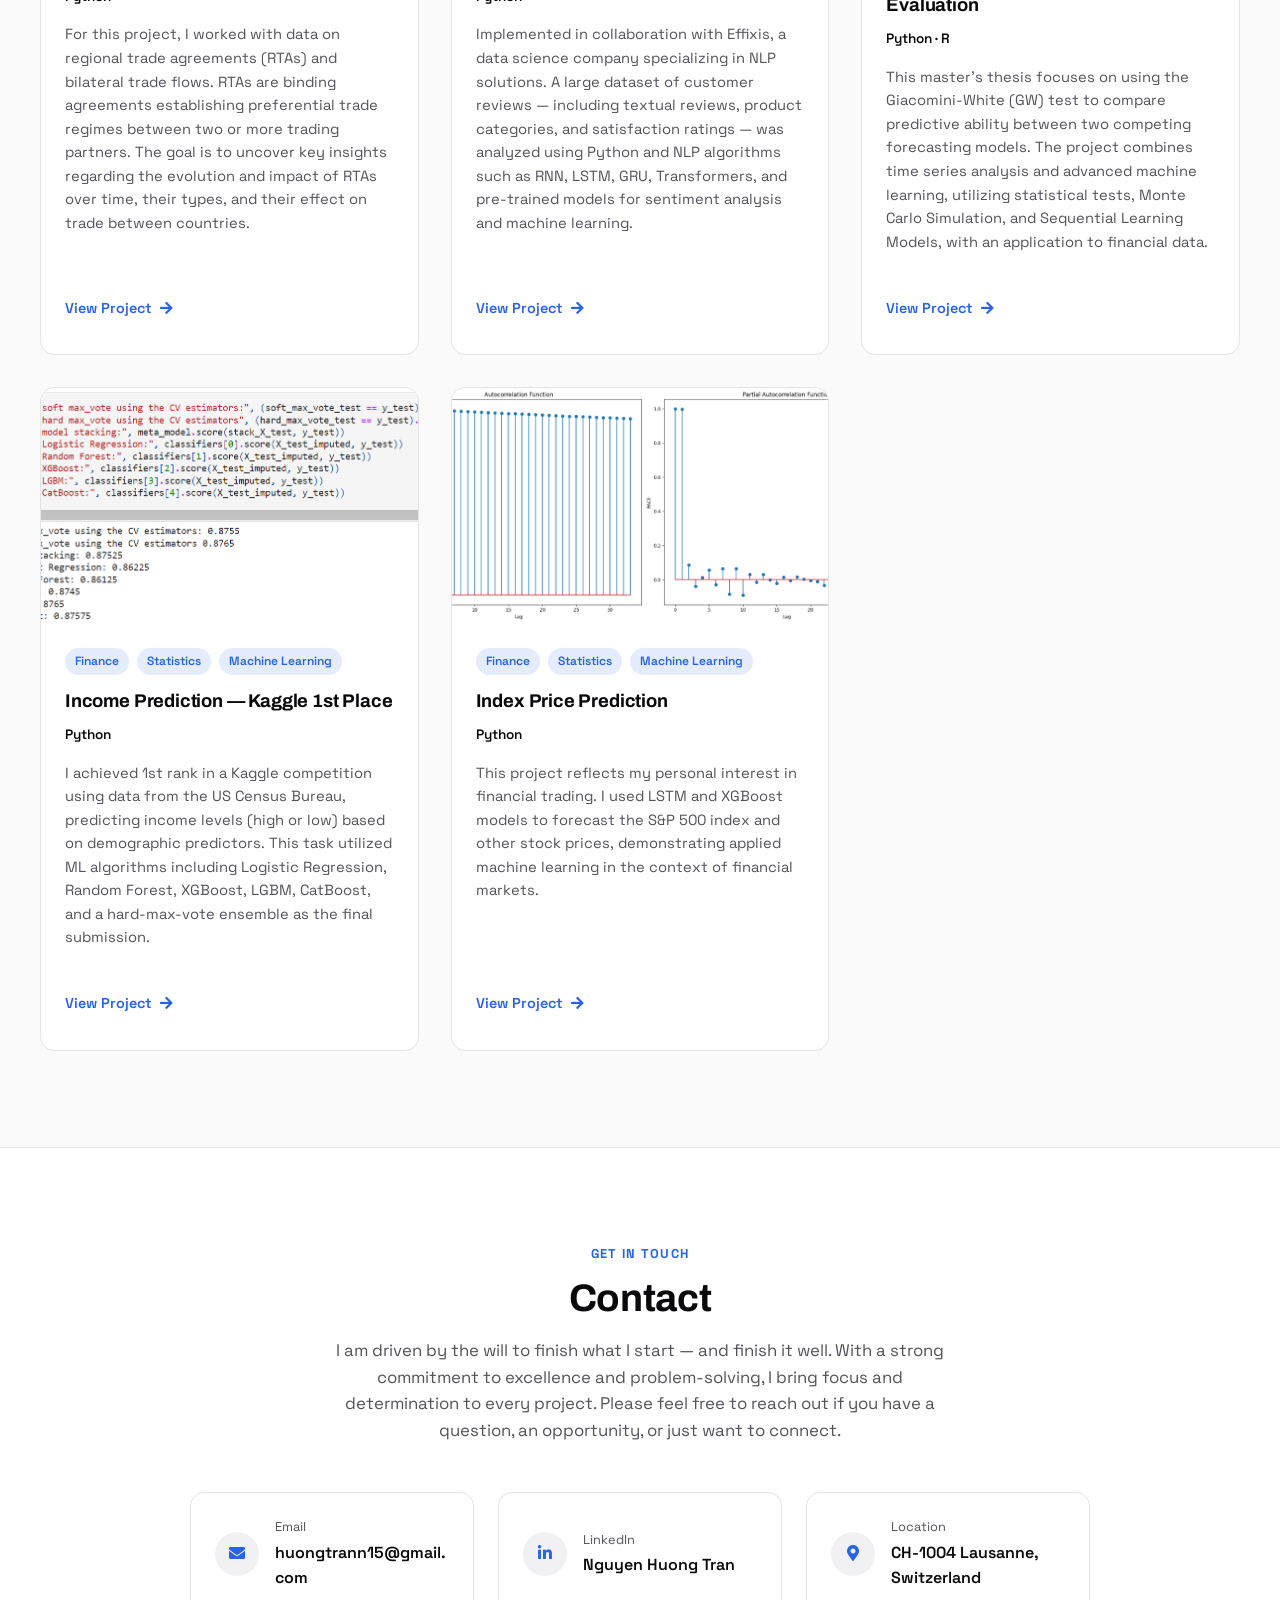
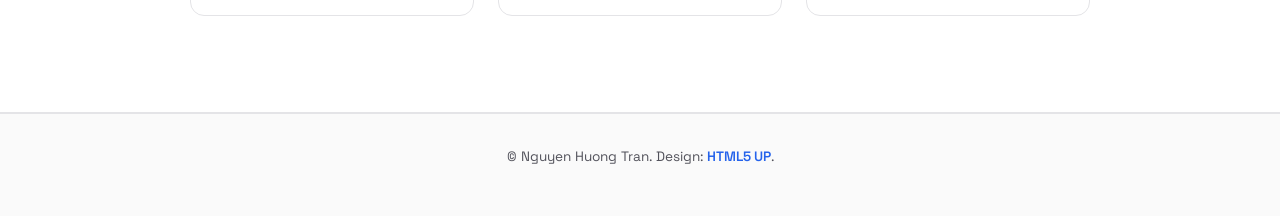
==== commit 03000e0f: "ww" ====
--- a/index.html
+++ b/index.html
@@ -58,7 +58,7 @@
 					<span class="hero-eyebrow">Data Analyst &amp; Statistician</span>
 					<h1>Nguyen Huong Tran</h1>
 					<p class="role">Turning raw data into actionable insight</p>
-					<p class="bio">MSc Statistician turned Financial Analyst, I build the reporting infrastructure that keeps a commodity trading business accurate — Dynamics 365 F&O master-data records, automated Power BI reporting suites that replaced manual reconciliation, and IFRS/budget reporting trusted by senior stakeholders. I work daily in DAX, Power Query, Python, R, SQL, Power BI and increasingly Claude Code. Regarding my residence status, I have full authorization to work in Switzerland.</p>
+					<p class="bio">MSc Statistician turned Financial Analyst, I build the reporting infrastructure that keeps a commodity trading business accurate — Dynamics 365 F&O master-data records, automated Power BI reporting suites that replaced manual reconciliation, and IFRS/budget reporting trusted by senior stakeholders. I work daily in DAX, Power Query, Python, SQL, Power BI and increasingly Claude Code. Regarding my residence status, I have full authorization to work in Switzerland.</p>
 					<div class="hero-actions">
 						<a href="https://drive.google.com/uc?export=download&amp;id=1ulVUy48P2OsbAfX9Uprajw4tjFXAvIWv" class="btn btn-primary">
 							<span class="icon solid fa-download" aria-hidden="true"></span> Download CV
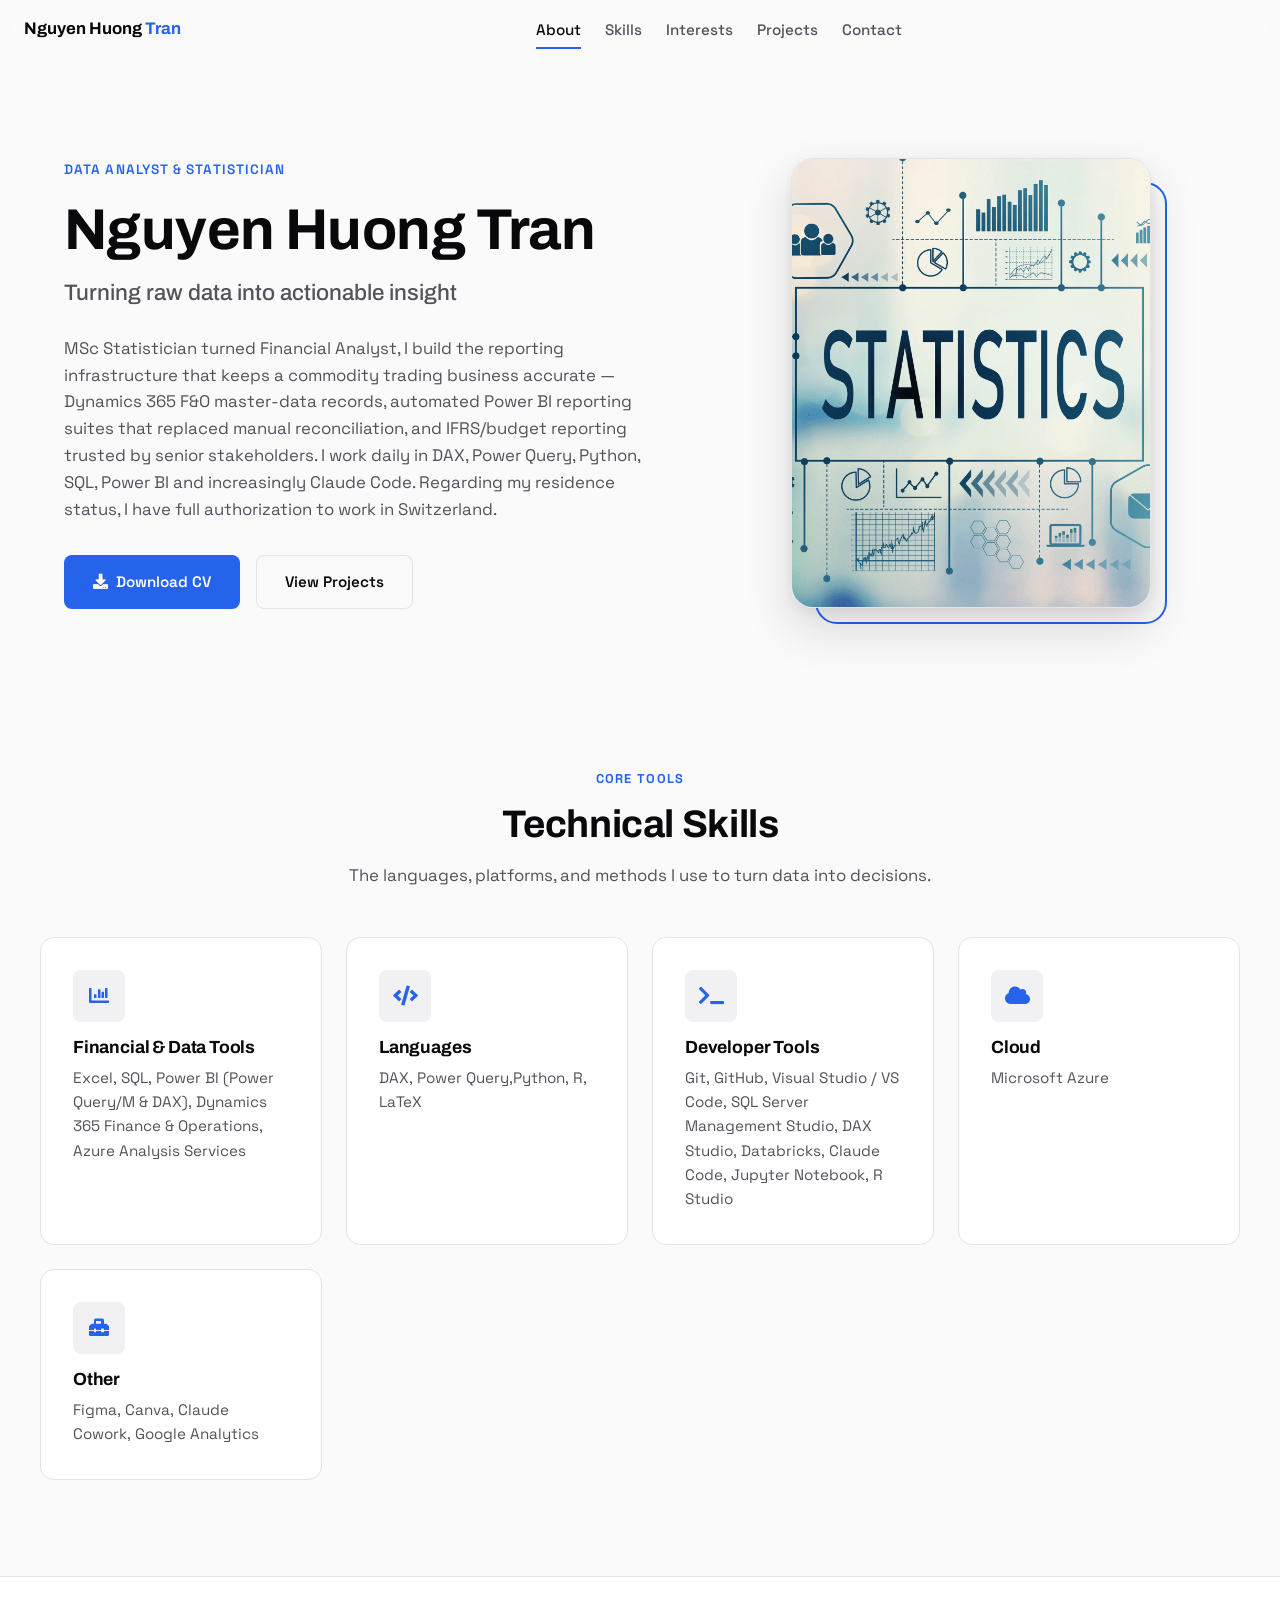
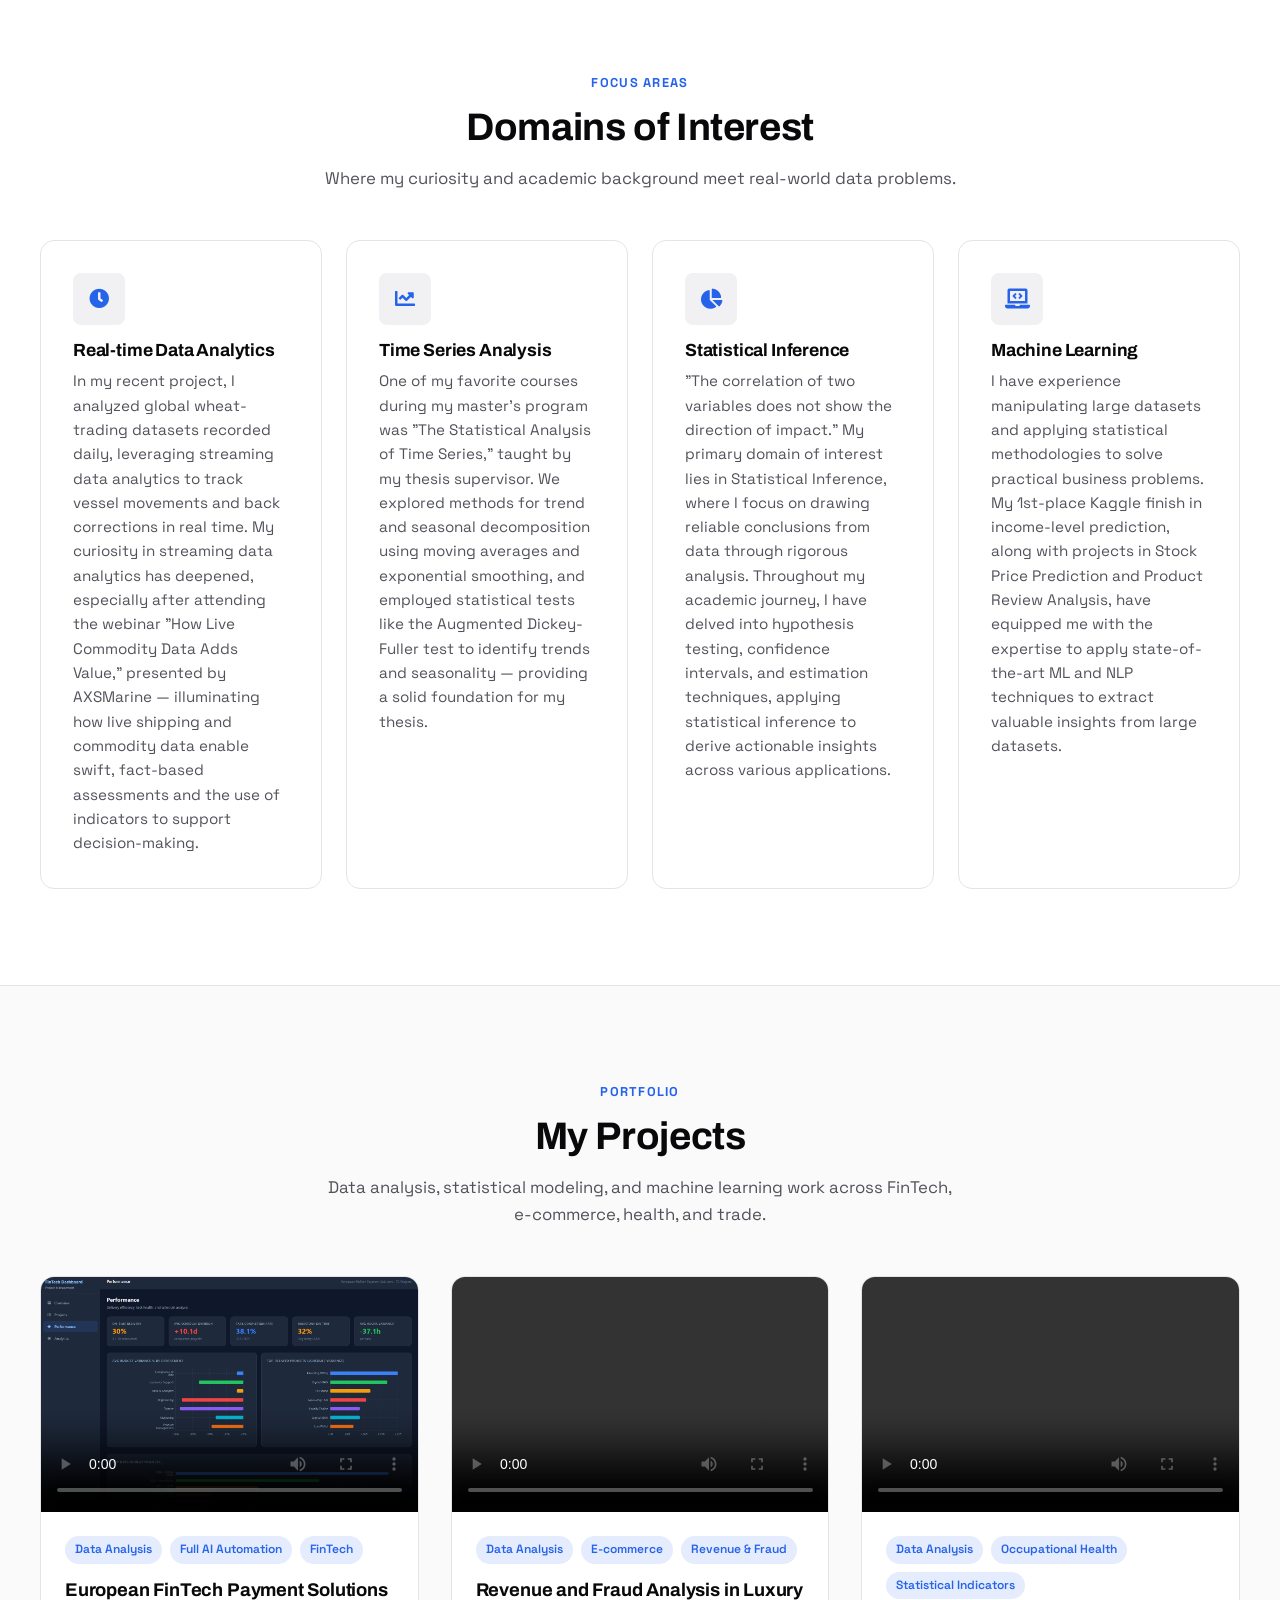
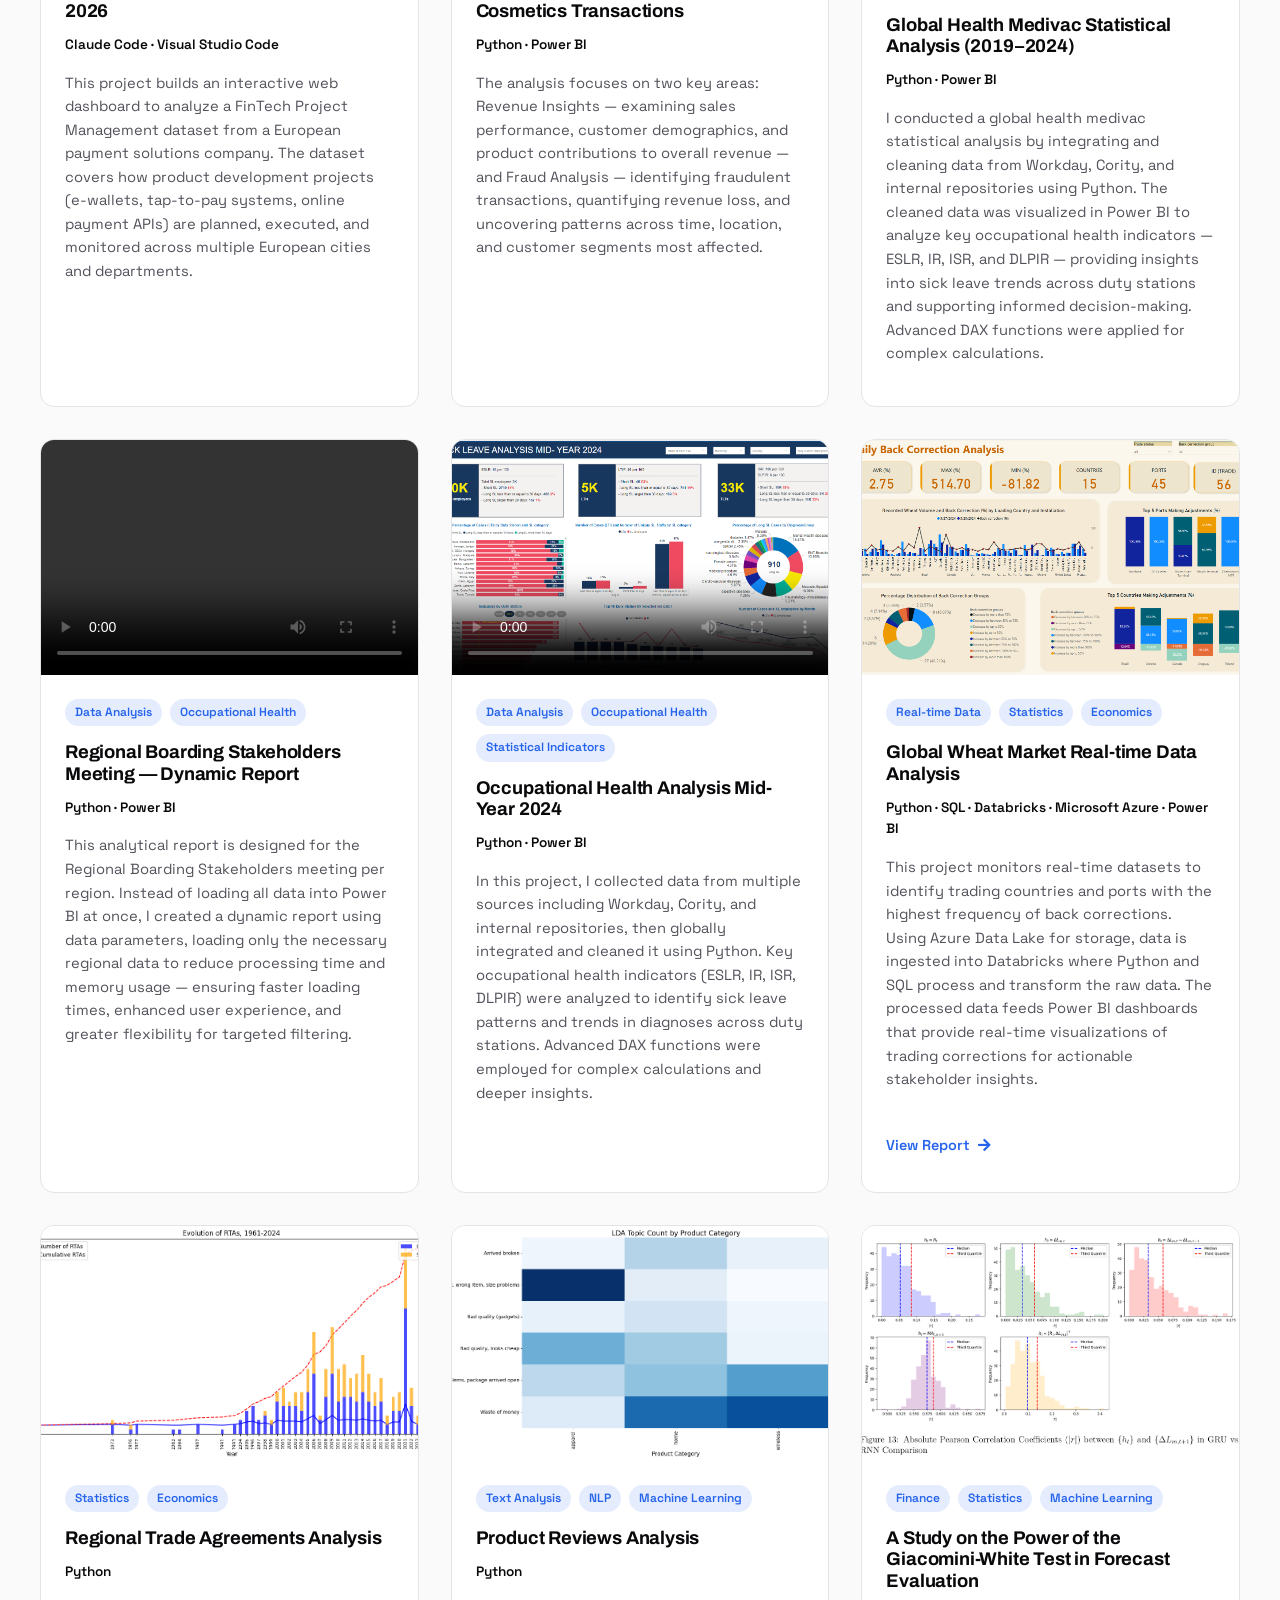
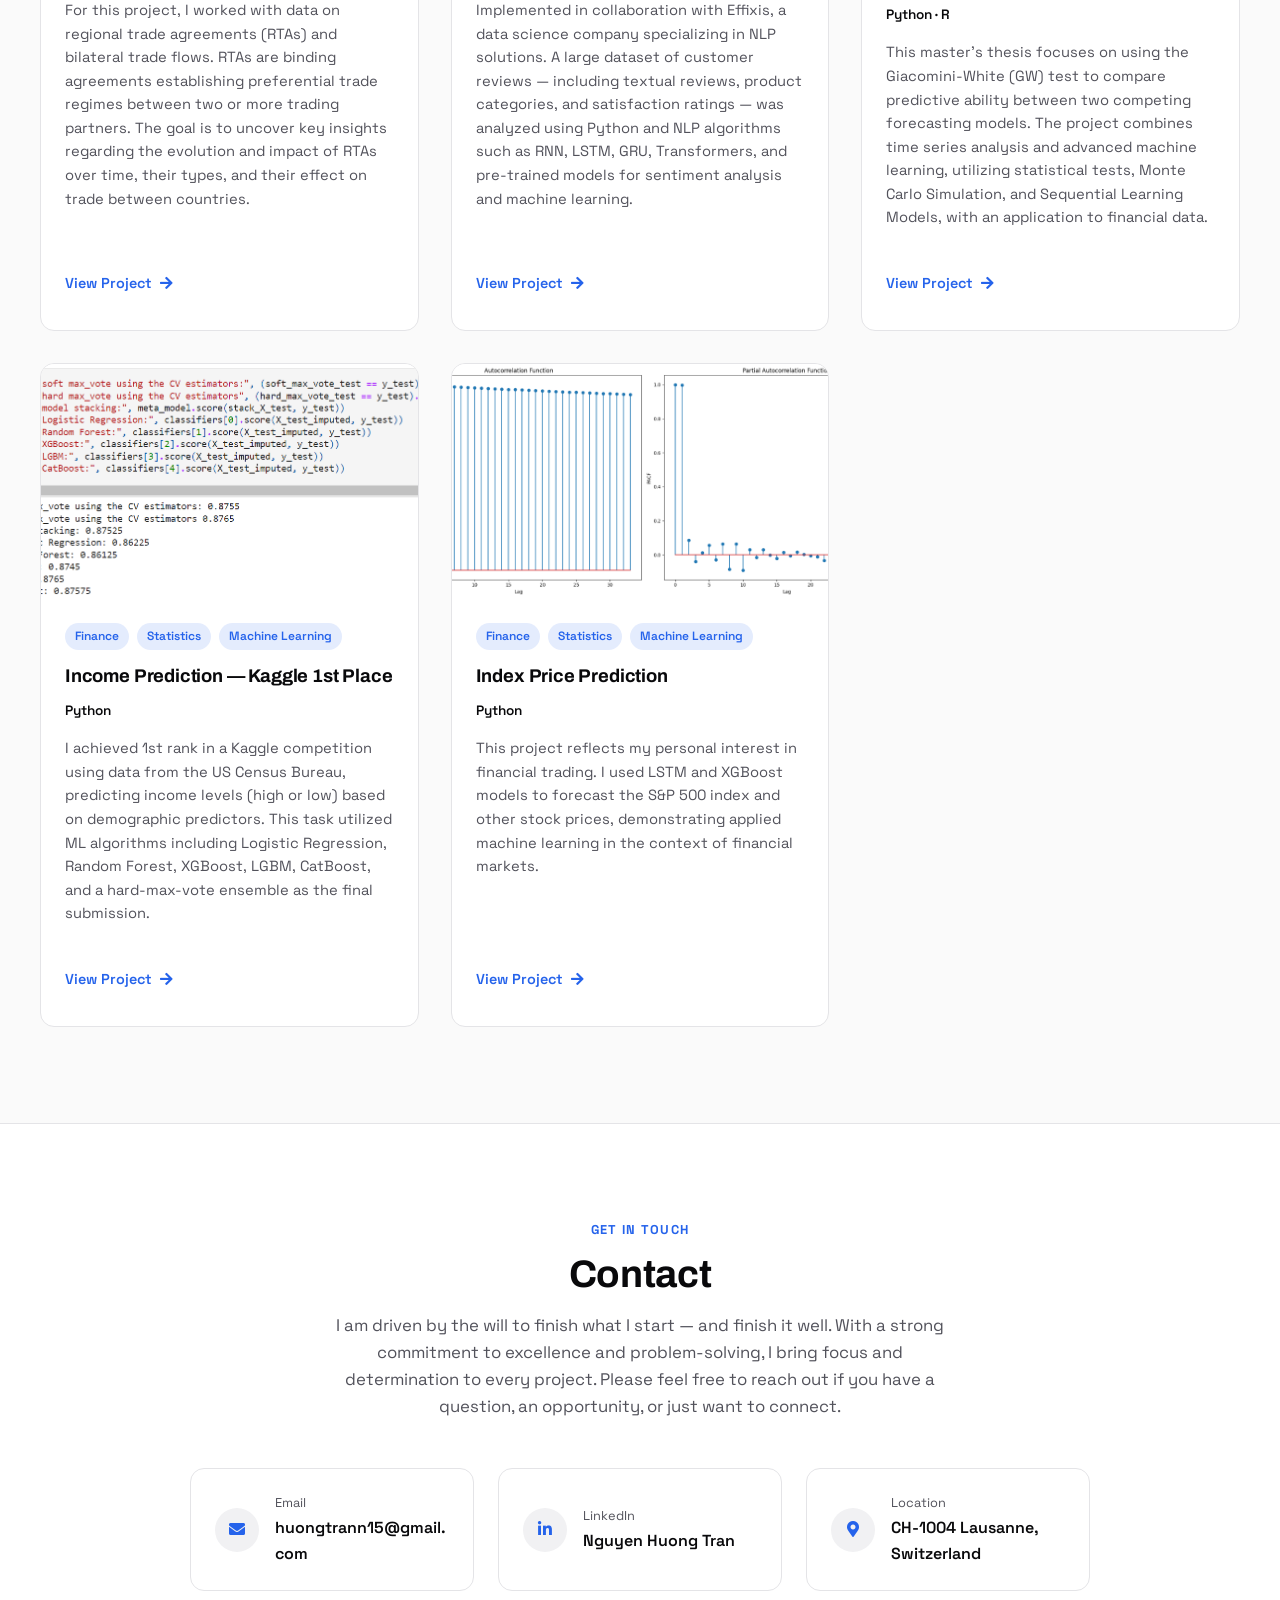
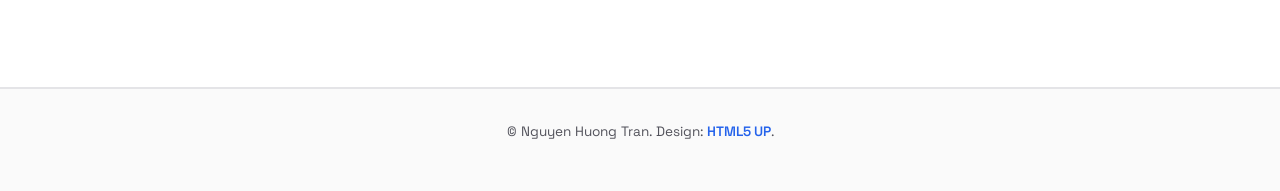
==== commit 2eba16a7: "w" ====
--- a/index.html
+++ b/index.html
@@ -93,7 +93,7 @@
 						<article class="feature-card reveal">
 							<div class="icon-wrap"><span class="icon solid fa-terminal" aria-hidden="true"></span></div>
 							<h3>Developer Tools</h3>
-							<p>Git, GitHub, Visual Studio / VS Code, SQL Server Management Studio, DAX Studio, Databricks, Claude Code,Jupyter Notebook, R Studio</p>
+							<p>Git, GitHub, Visual Studio / VS Code, SQL Server Management Studio, DAX Studio, Databricks, Claude Code, Jupyter Notebook, R Studio</p>
 						</article>
 						<article class="feature-card reveal">
 							<div class="icon-wrap"><span class="icon solid fa-cloud" aria-hidden="true"></span></div>
@@ -103,7 +103,7 @@
 						<article class="feature-card reveal">
 							<div class="icon-wrap"><span class="icon solid fa-toolbox" aria-hidden="true"></span></div>
 							<h3>Other</h3>
-							<p>Figma, Canva, Claude / Claude Code, Google Analytics</p>
+							<p>Figma, Canva, Claude Cowork, Google Analytics</p>
 						</article>
 					</div>
 				</div>
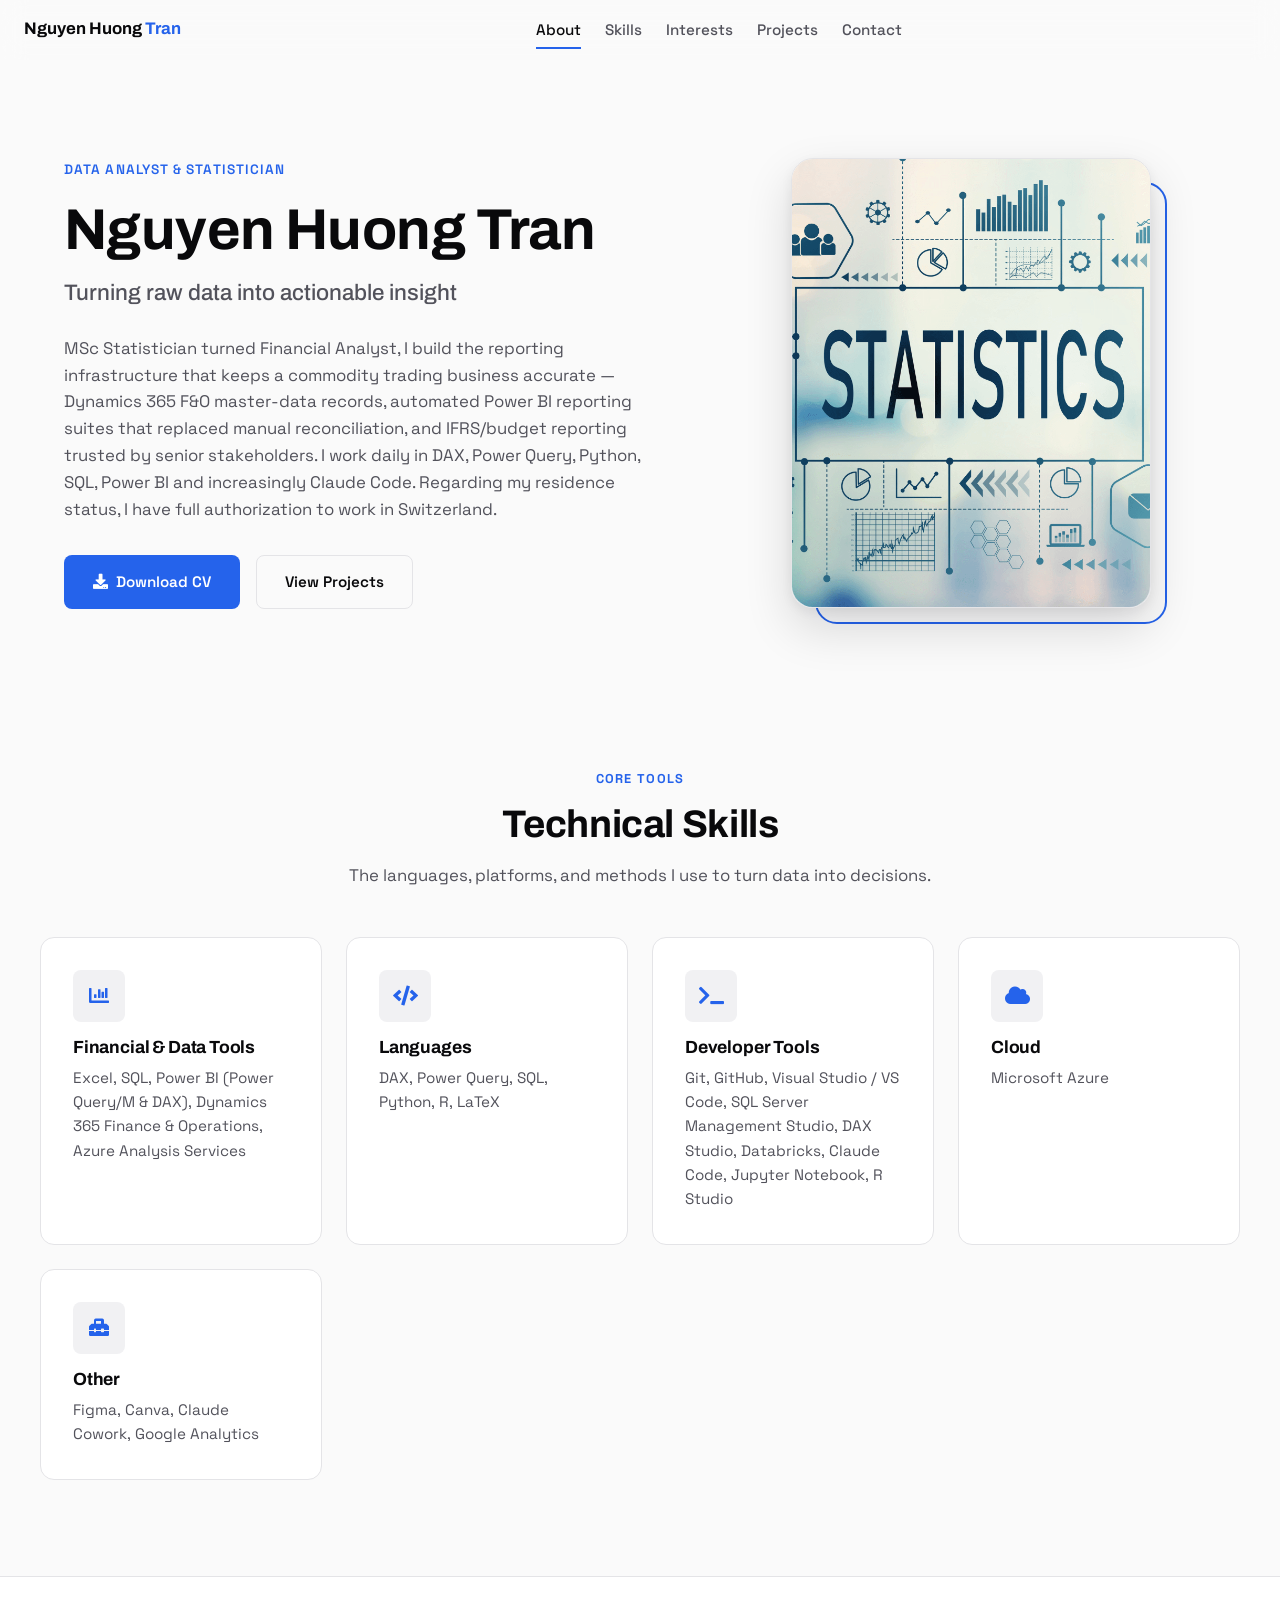
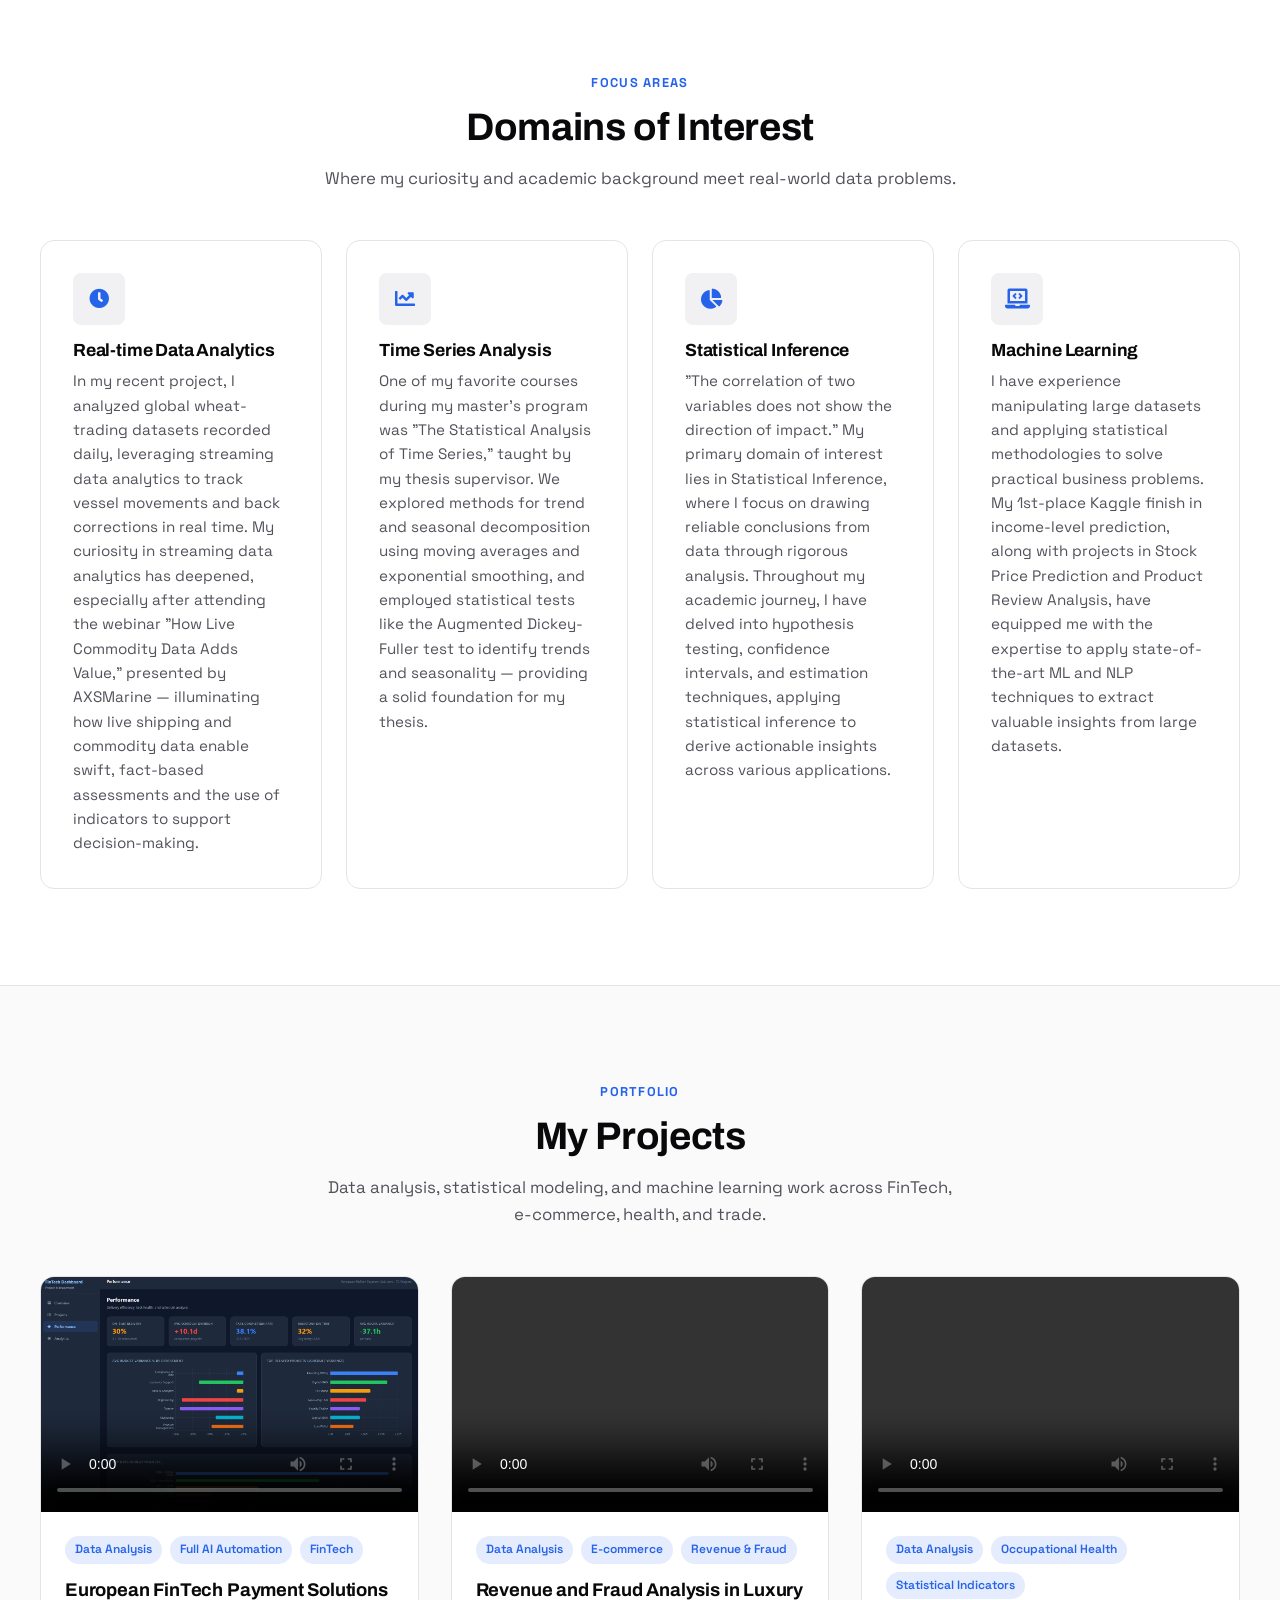
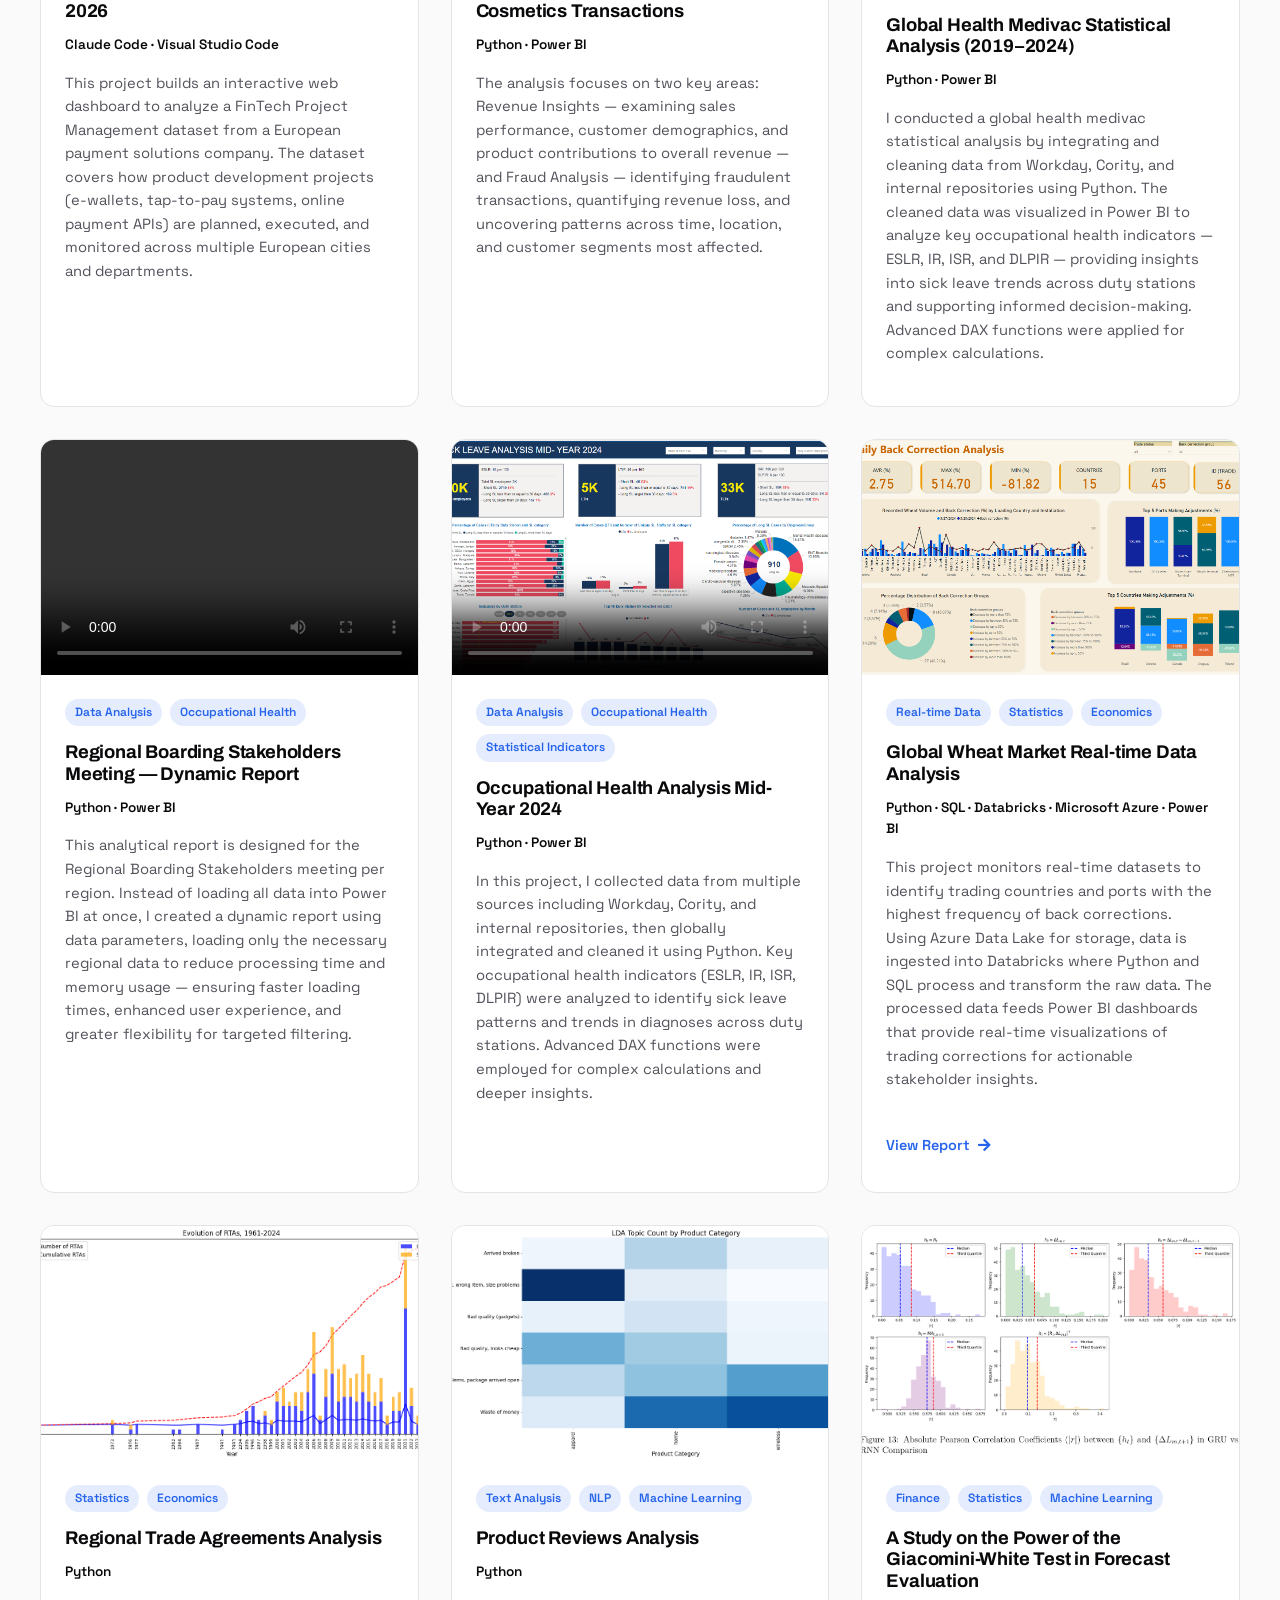
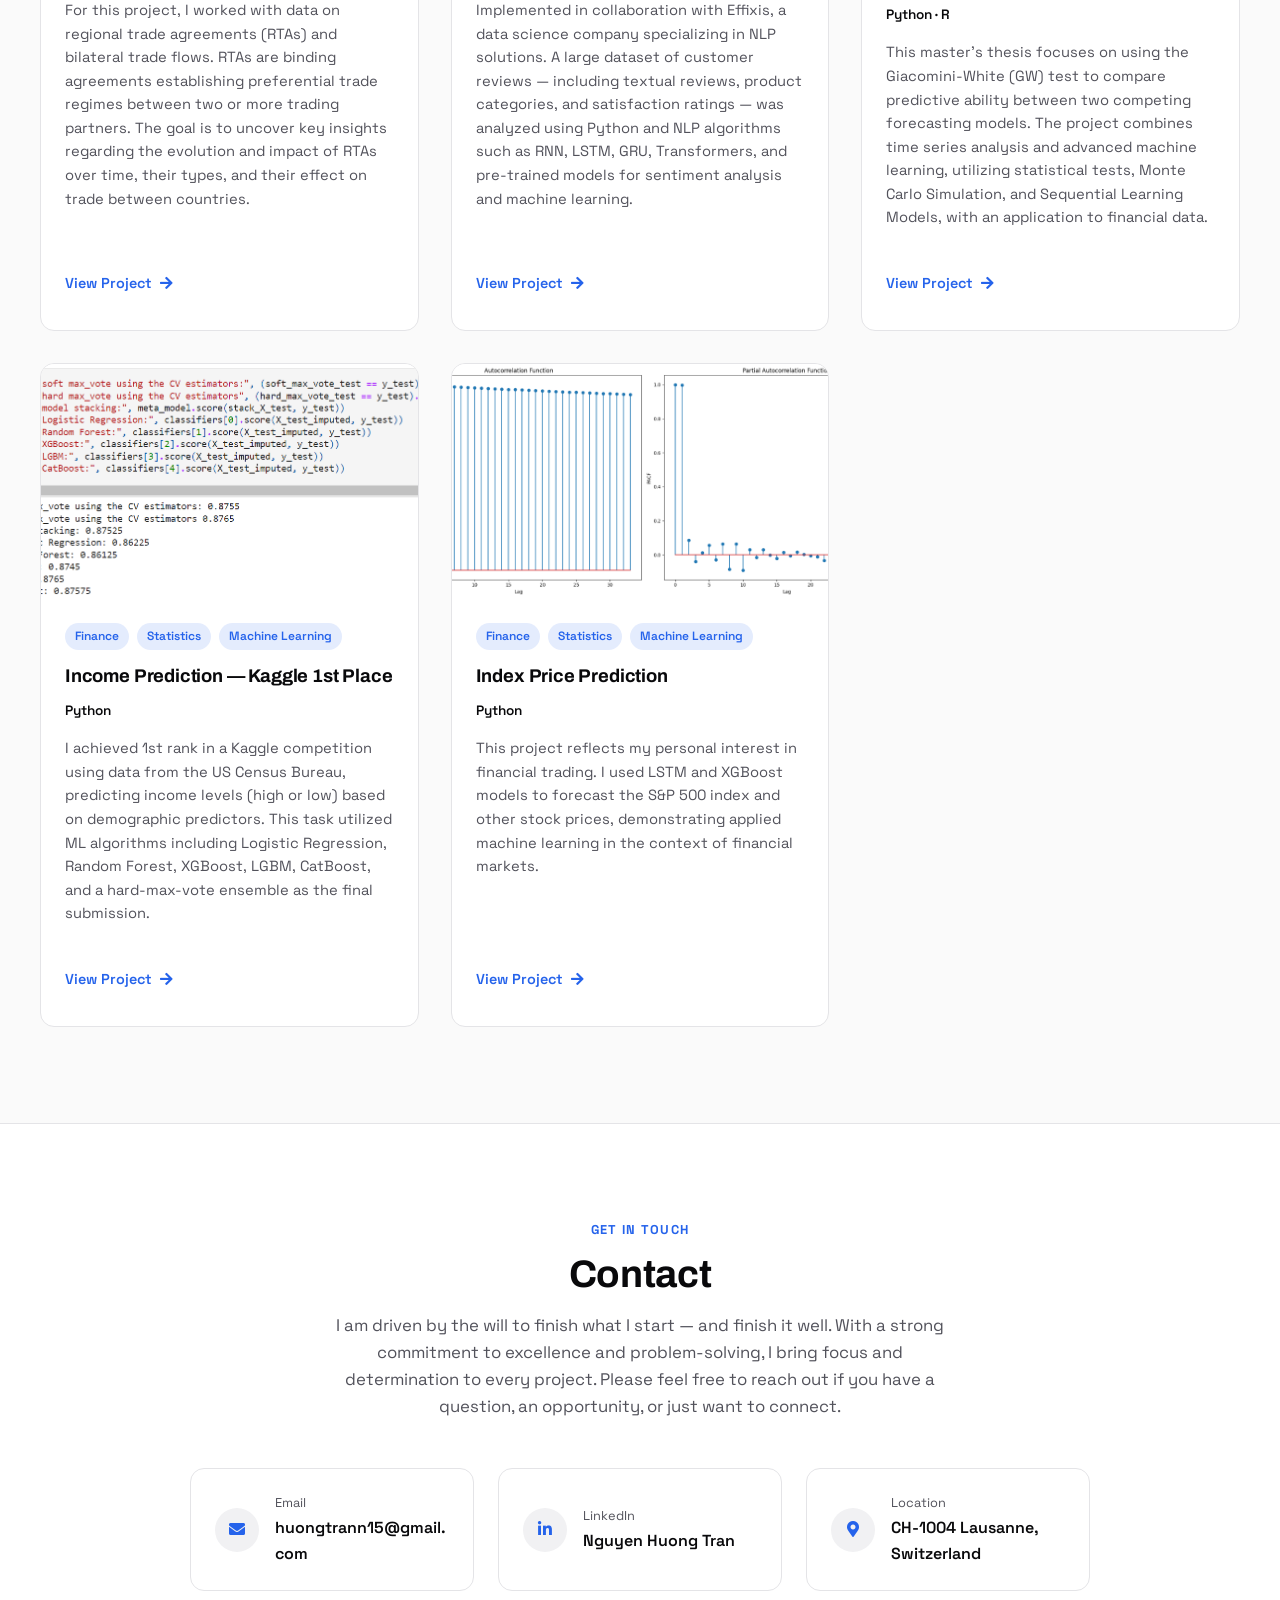
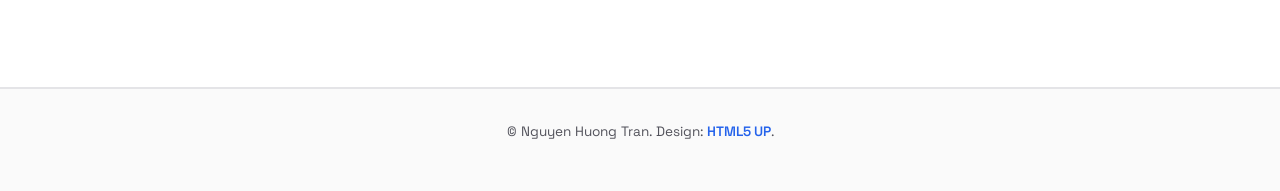
==== commit 25e27c02: "ss" ====
--- a/index.html
+++ b/index.html
@@ -88,7 +88,7 @@
 						<article class="feature-card reveal">
 							<div class="icon-wrap"><span class="icon solid fa-code" aria-hidden="true"></span></div>
 							<h3>Languages</h3>
-							<p>DAX, Power Query,Python, R, LaTeX</p>
+							<p>DAX, Power Query, SQL, Python, R, LaTeX</p>
 						</article>
 						<article class="feature-card reveal">
 							<div class="icon-wrap"><span class="icon solid fa-terminal" aria-hidden="true"></span></div>
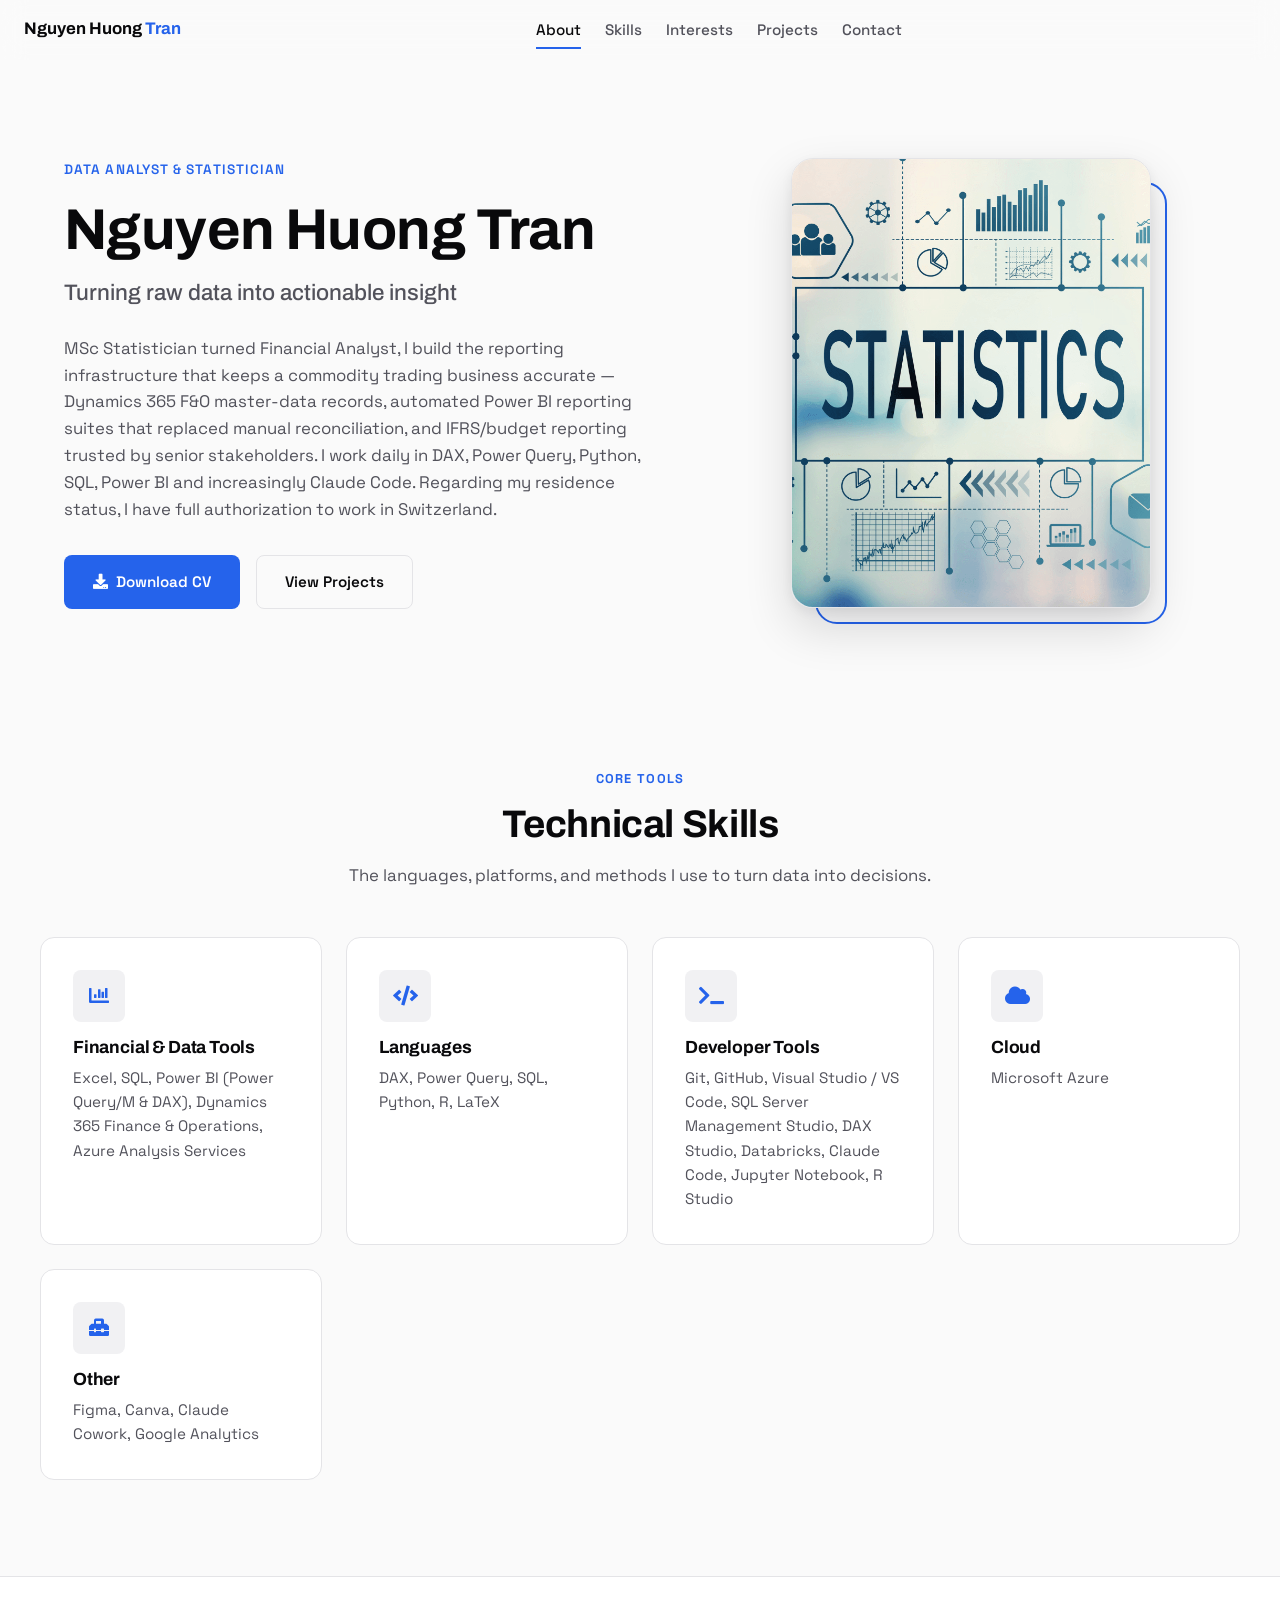
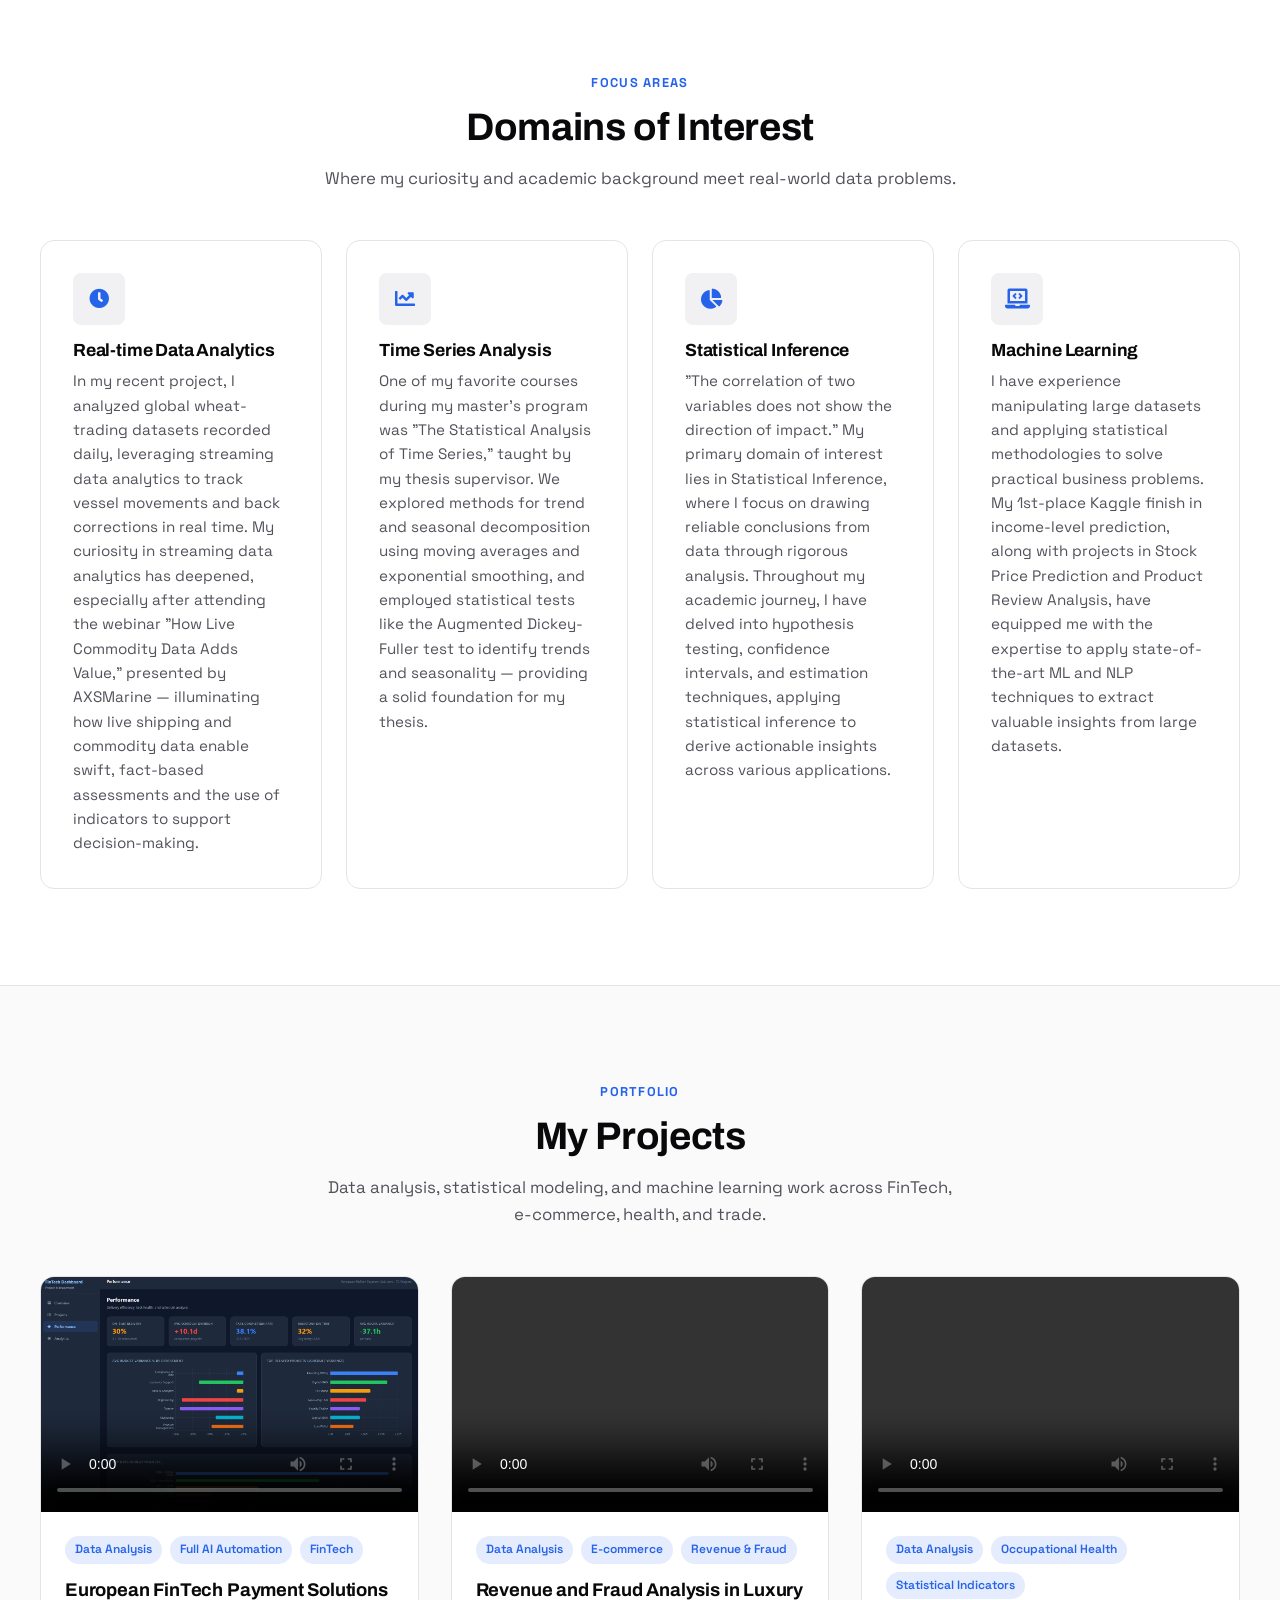
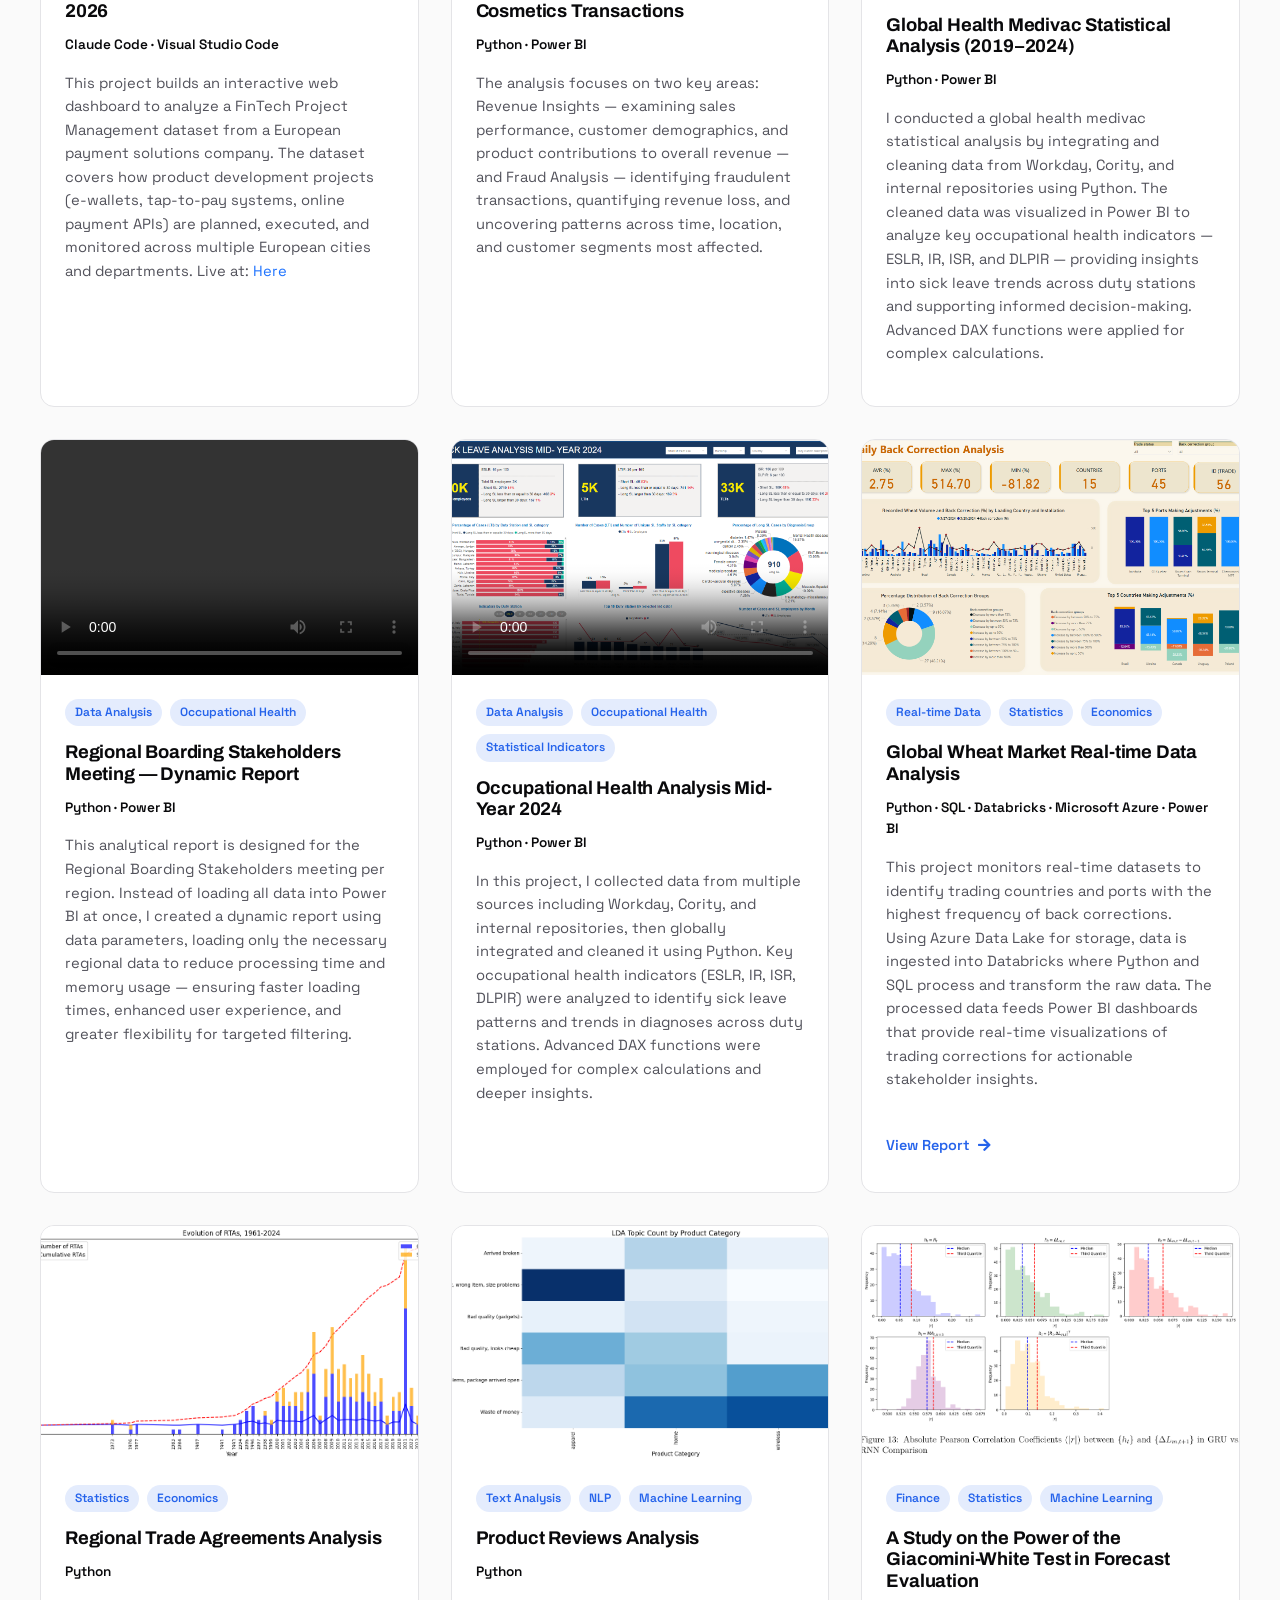
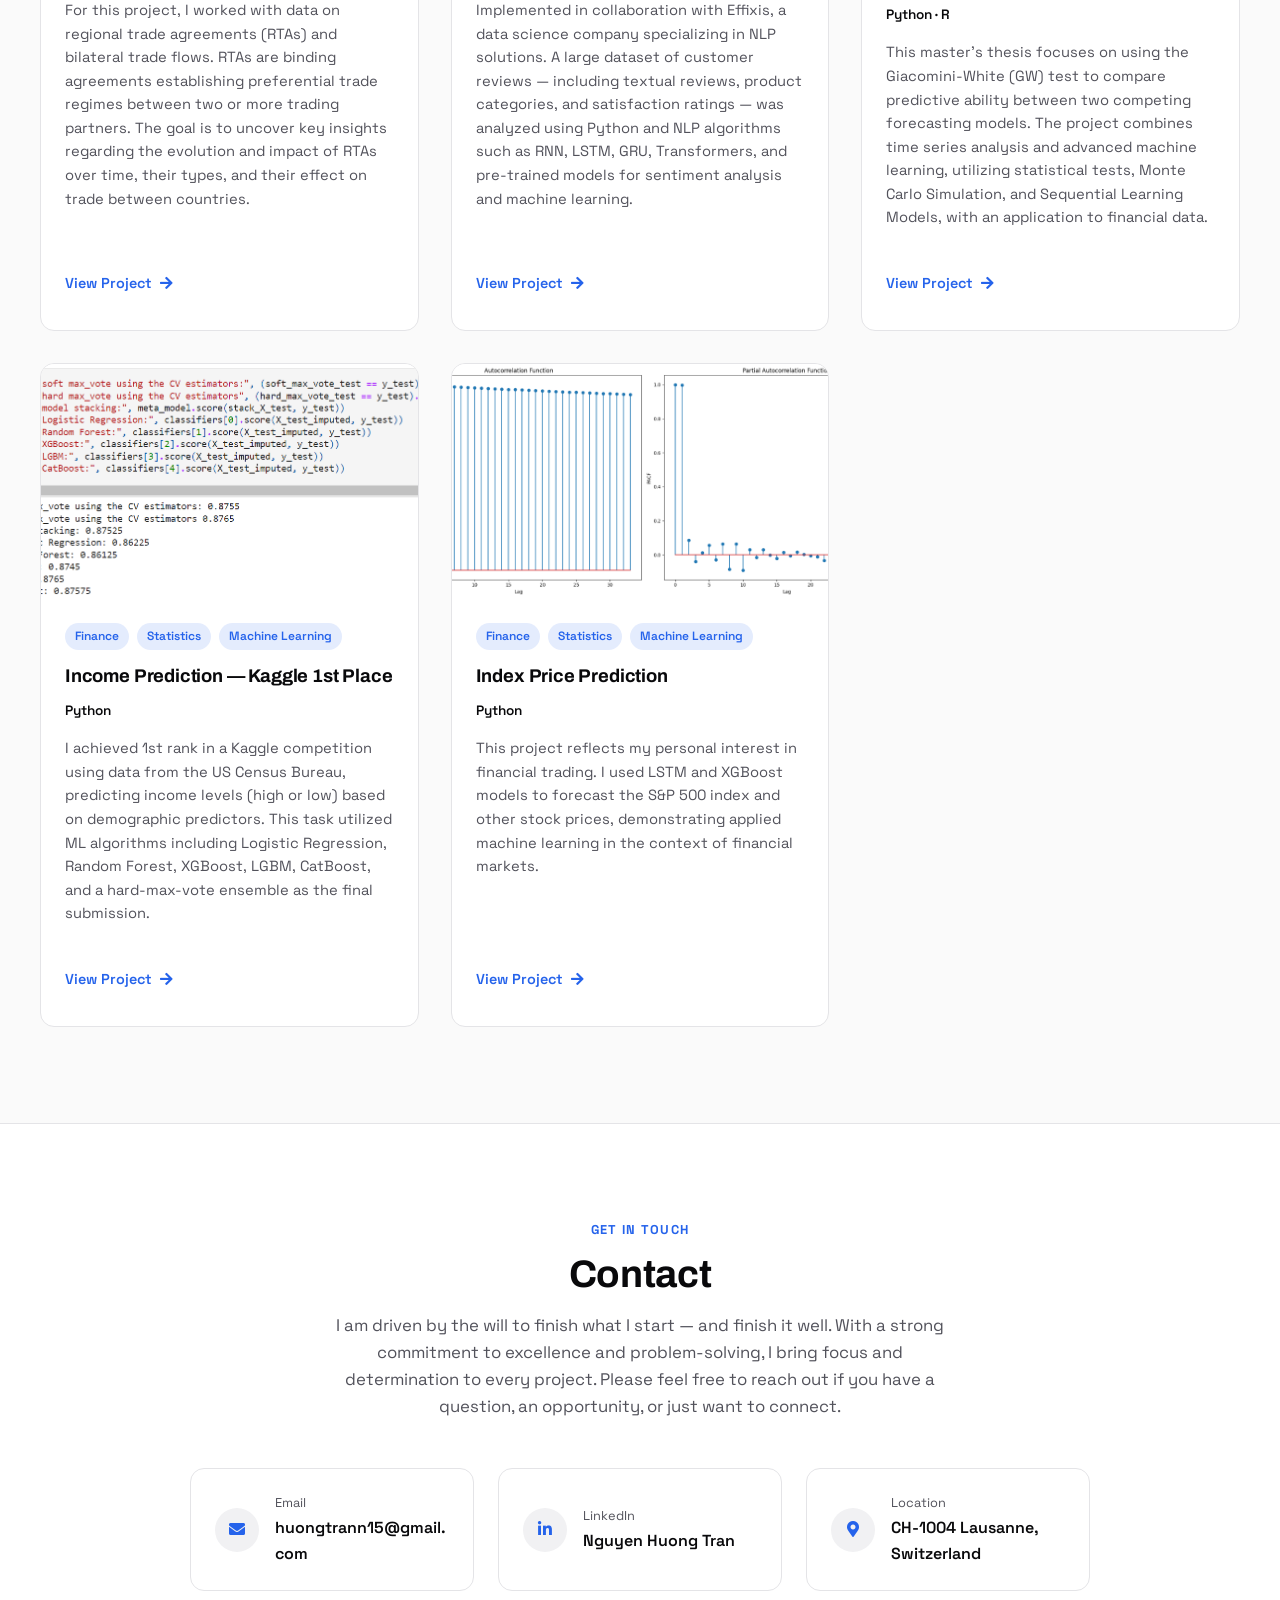
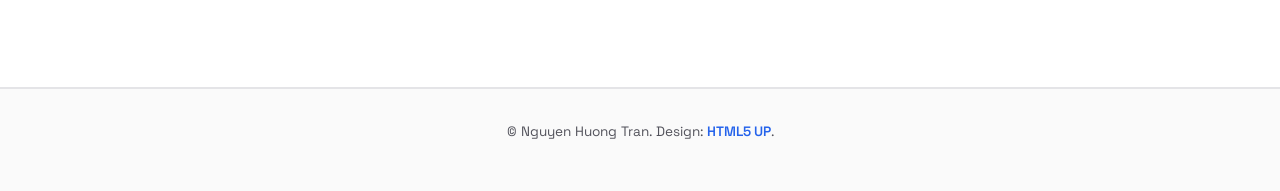
==== commit c9218bce: "ww" ====
--- a/index.html
+++ b/index.html
@@ -163,7 +163,7 @@
 								<div class="project-tags"><span class="tag">Data Analysis</span><span class="tag">Full AI Automation</span><span class="tag">FinTech</span></div>
 								<h3>European FinTech Payment Solutions 2026</h3>
 								<p class="project-tech">Claude Code &middot; Visual Studio Code</p>
-								<p class="desc">This project builds an interactive web dashboard to analyze a FinTech Project Management dataset from a European payment solutions company. The dataset covers how product development projects (e-wallets, tap-to-pay systems, online payment APIs) are planned, executed, and monitored across multiple European cities and departments.</p>
+								<p class="desc">This project builds an interactive web dashboard to analyze a FinTech Project Management dataset from a European payment solutions company. The dataset covers how product development projects (e-wallets, tap-to-pay systems, online payment APIs) are planned, executed, and monitored across multiple European cities and departments. Live at: <a href="https://emi159.github.io/fintech-dashboard/" target="_blank" rel="noopener" style="color: #1e73ff;">Here</a></p>
 							</div>
 						</article>
 
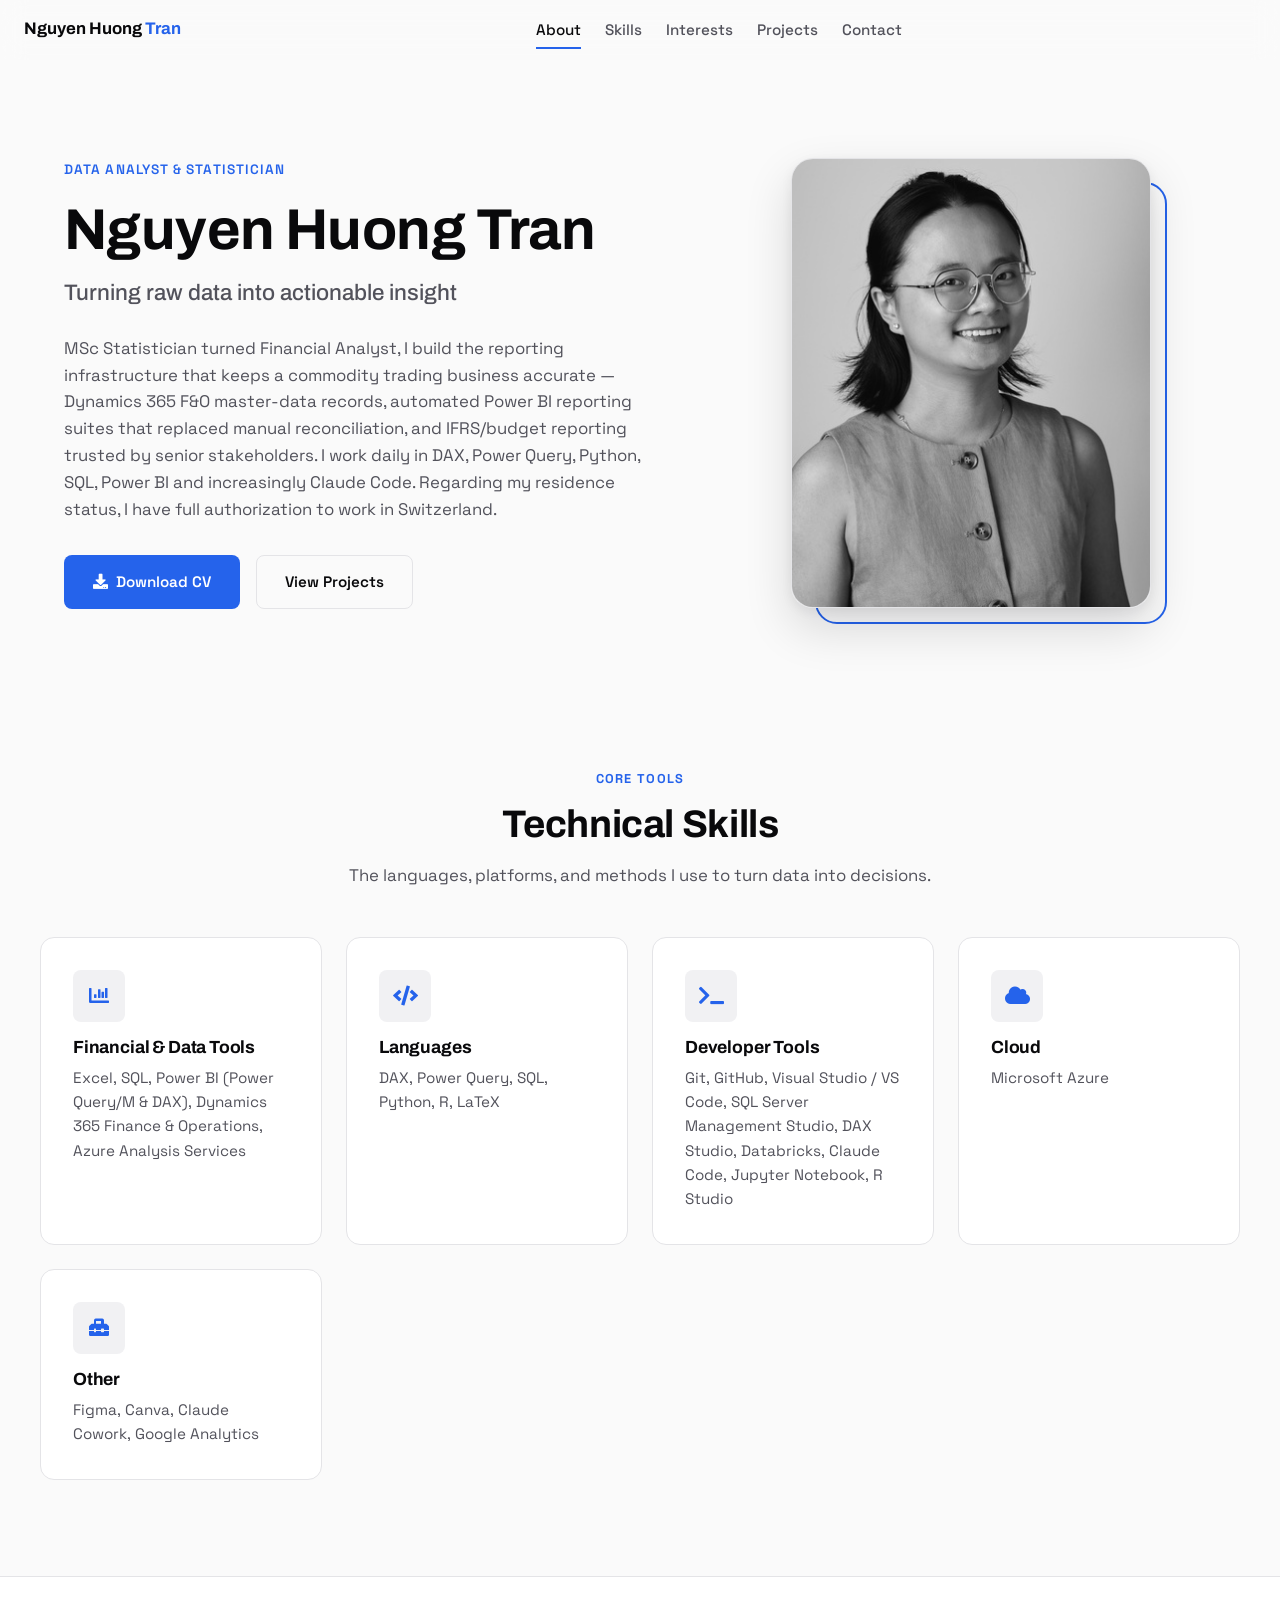
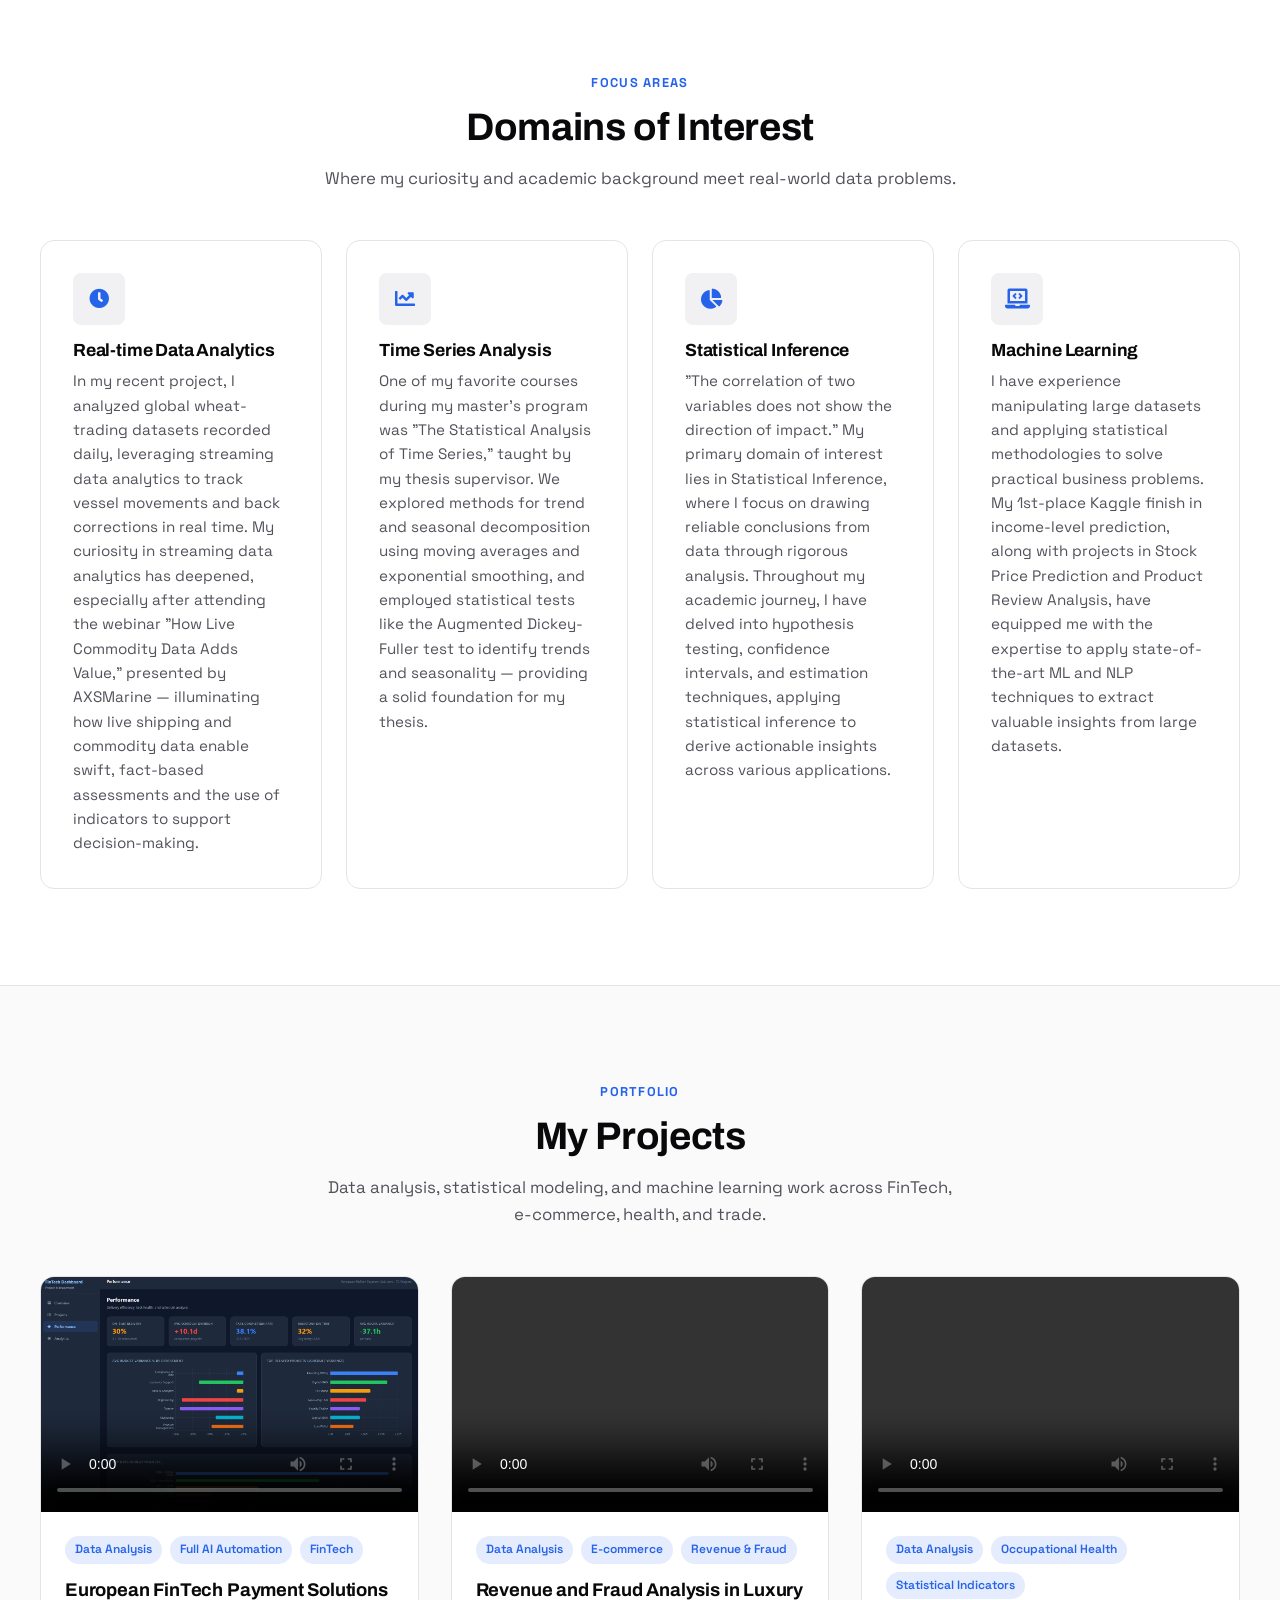
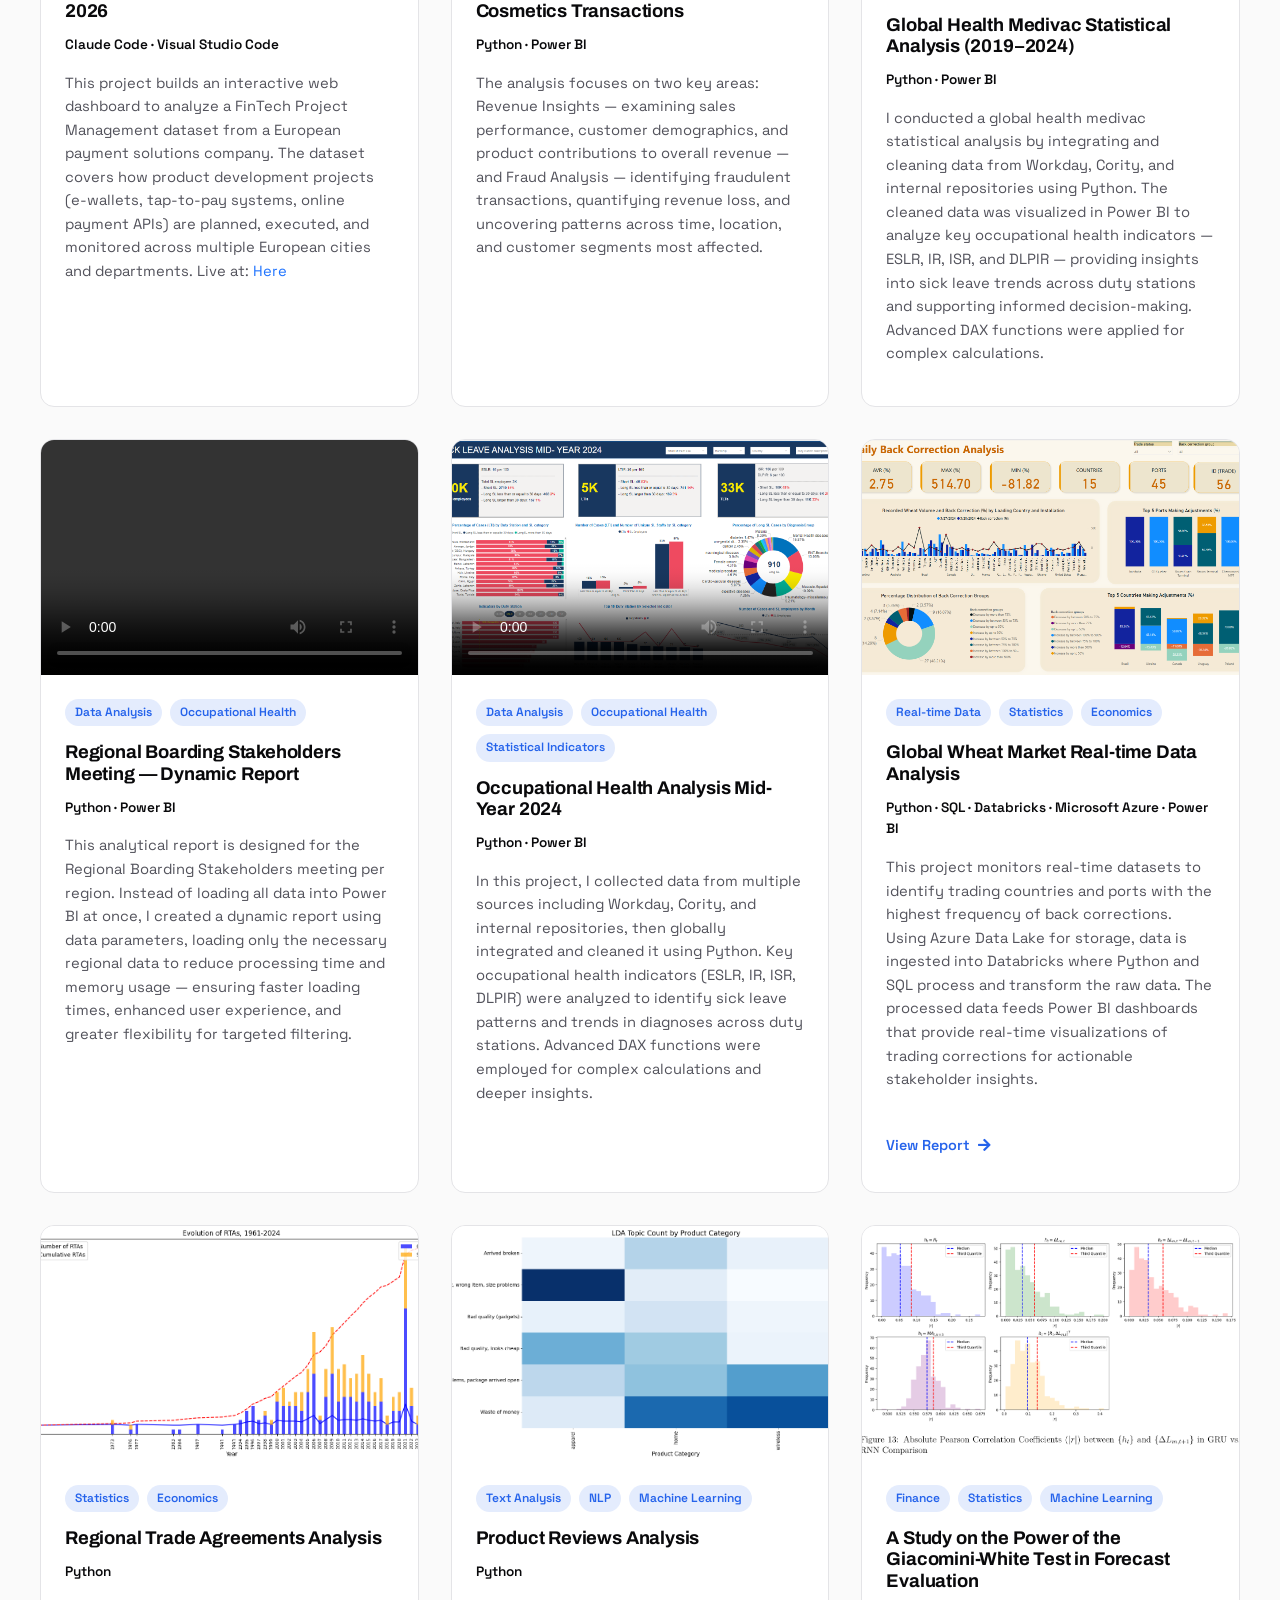
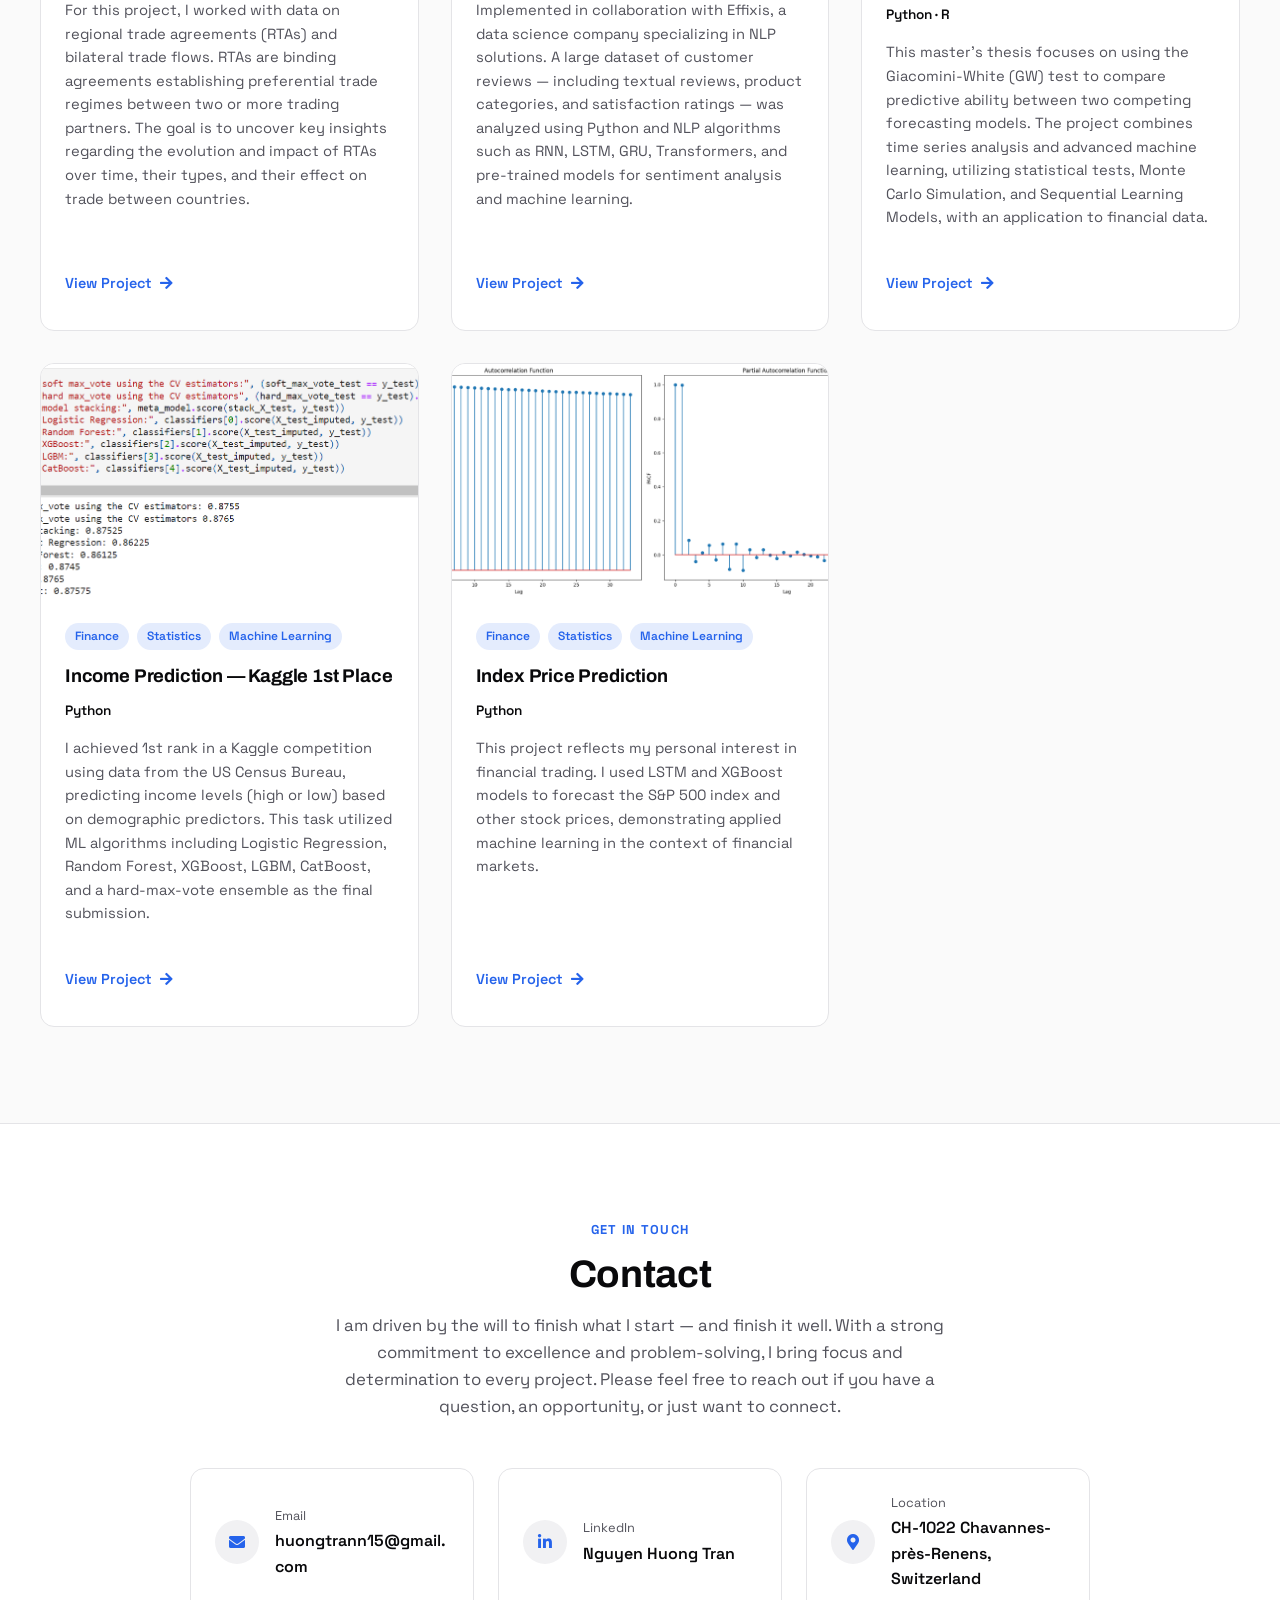
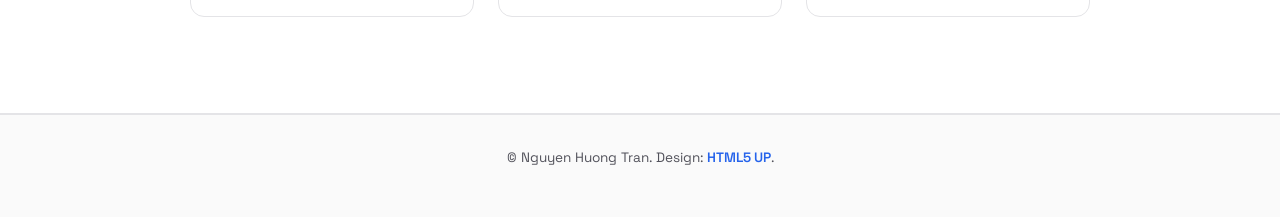
==== commit b08bf1ec: "Update porfolio Update porfolio" ====
--- a/index.html
+++ b/index.html
@@ -60,14 +60,14 @@
 					<p class="role">Turning raw data into actionable insight</p>
 					<p class="bio">MSc Statistician turned Financial Analyst, I build the reporting infrastructure that keeps a commodity trading business accurate — Dynamics 365 F&O master-data records, automated Power BI reporting suites that replaced manual reconciliation, and IFRS/budget reporting trusted by senior stakeholders. I work daily in DAX, Power Query, Python, SQL, Power BI and increasingly Claude Code. Regarding my residence status, I have full authorization to work in Switzerland.</p>
 					<div class="hero-actions">
-						<a href="https://drive.google.com/uc?export=download&amp;id=1ulVUy48P2OsbAfX9Uprajw4tjFXAvIWv" class="btn btn-primary">
+						<a href="https://drive.google.com/uc?export=download&amp;id=1PEINRyWZBmTyr4gdw7NuoXmDCXy1_m6Y" class="btn btn-primary">
 							<span class="icon solid fa-download" aria-hidden="true"></span> Download CV
 						</a>
 						<a href="#projects" class="btn btn-outline">View Projects</a>
 					</div>
 				</div>
 				<div class="hero-portrait reveal">
-					<img src="images/learningbydoing.jpg" width="360" height="450" alt="Portrait of Nguyen Huong Tran" />
+					<img src="images/Photo portfolio.jpg" width="360" height="450" alt="Portrait of Nguyen Huong Tran" />
 				</div>
 			</section>
 
@@ -349,7 +349,7 @@
 							<div class="icon-wrap"><span class="icon solid fa-map-marker-alt" aria-hidden="true"></span></div>
 							<div>
 								<span class="label">Location</span>
-								<span>CH-1004 Lausanne, Switzerland</span>
+								<span>CH-1022 Chavannes-près-Renens, Switzerland</span>
 							</div>
 						</div>
 					</div>
